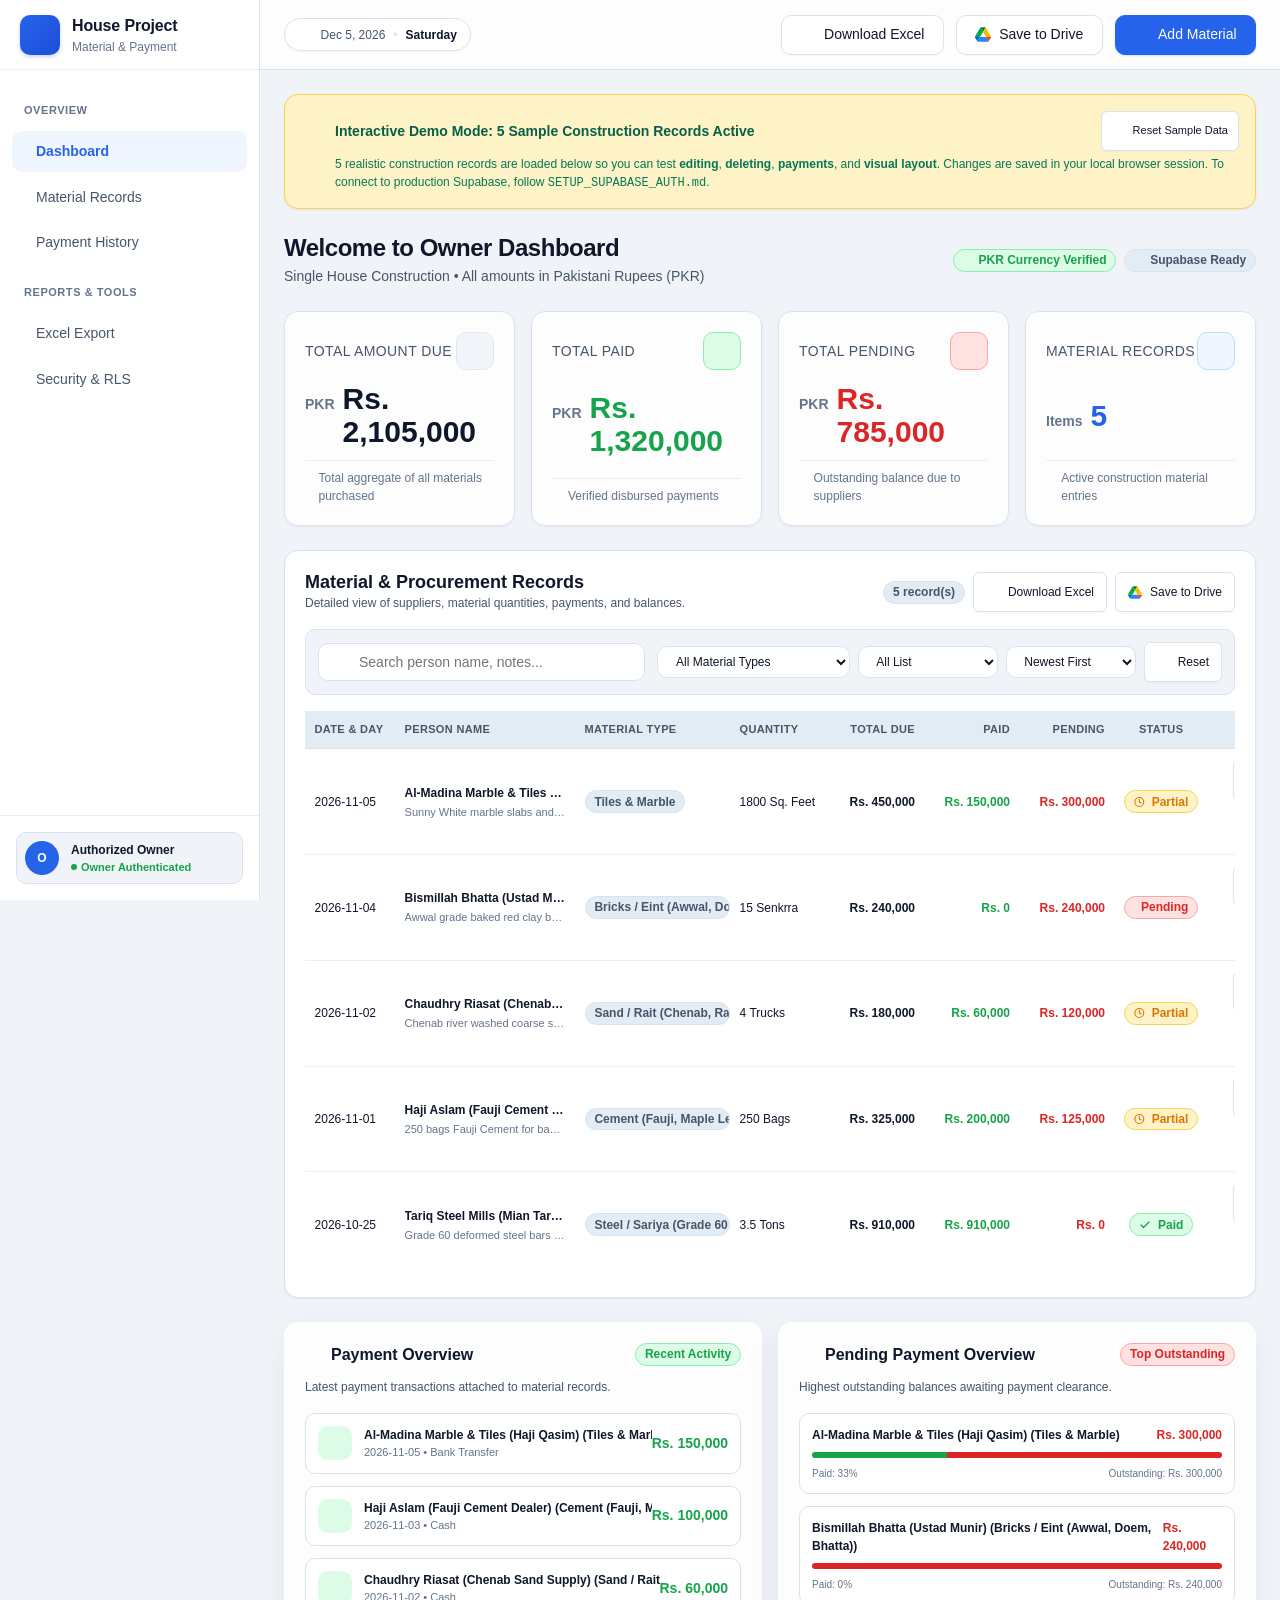
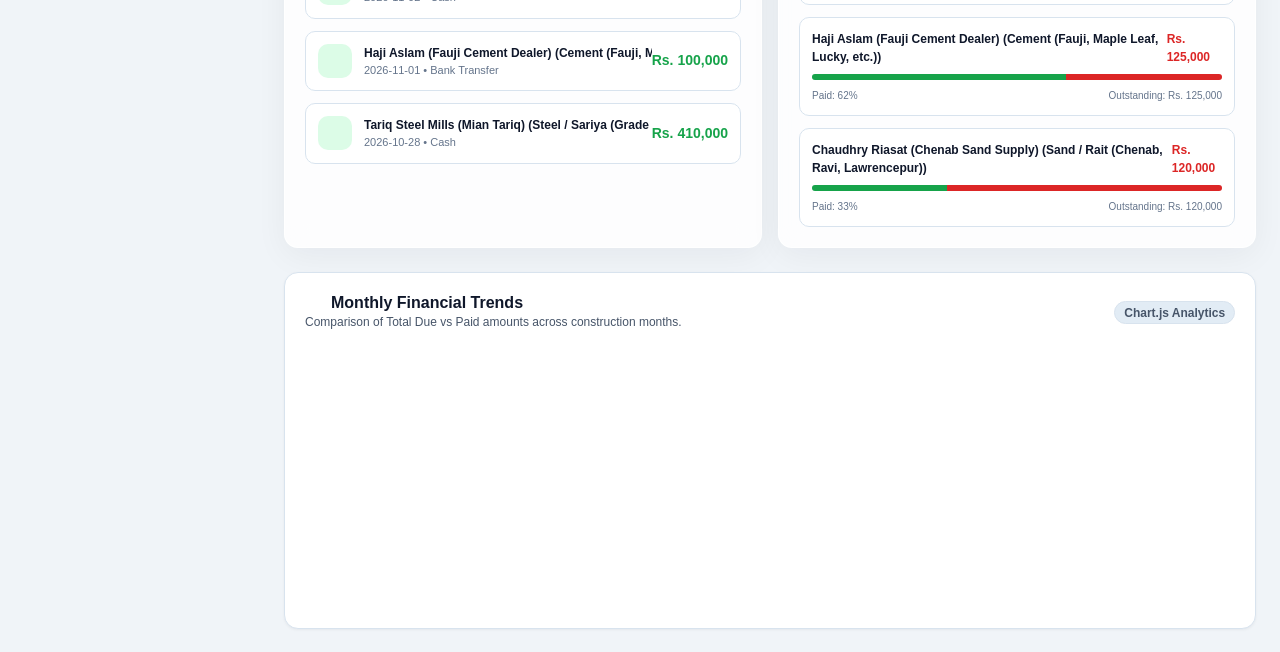
==== dashboard.html @ 6a2652e9 "feat(receipts): implement receipt photo upload, client-side canvas compression, Supabase Storage int" ====
<!doctype html>
<html lang="en">
  <head>
    <meta charset="UTF-8" />
    <meta name="viewport" content="width=device-width, initial-scale=1.0" />
    <title>Dashboard - Construction Material & Payment Management System</title>

    <meta
      name="description"
      content="Manage construction materials, suppliers, payments, and balances with strict financial accuracy."
    />

    <!-- Favicon -->
    <link rel="icon" type="image/svg+xml" href="assets/favicon.svg" />
    <link rel="alternate icon" href="assets/favicon.svg" />

    <!-- Lucide Icons CDN -->
    <script src="https://unpkg.com/lucide@latest"></script>

    <!-- Chart.js CDN -->
    <script src="https://cdn.jsdelivr.net/npm/chart.js"></script>

    <!-- SheetJS (xlsx) Official Library CDN -->
    <script src="https://cdn.jsdelivr.net/npm/xlsx@0.18.5/dist/xlsx.full.min.js"></script>

    <!-- Supabase Official JavaScript Client SDK -->
    <script src="https://cdn.jsdelivr.net/npm/@supabase/supabase-js@2"></script>

    <!-- Google Identity Services (GIS) Official Library for Google Drive Export -->
    <script src="https://accounts.google.com/gsi/client" async defer></script>

    <!-- Modular Stylesheets (Guaranteed compatibility with file:// and http://) -->
    <link rel="stylesheet" href="css/variables.css" />
    <link rel="stylesheet" href="css/base.css" />
    <link rel="stylesheet" href="css/components.css?v=2.7" />
    <link rel="stylesheet" href="css/layout.css" />
    <link rel="stylesheet" href="css/modals.css?v=2.7" />
    <link rel="stylesheet" href="css/responsive.css?v=2.7" />
    <link rel="stylesheet" href="css/style.css" />
  </head>
  <body>
    <!-- Backdrop for Mobile Sidebar Drawer -->
    <div id="sidebar-backdrop" class="sidebar-backdrop"></div>

    <div class="app-container">
      <!-- ====================================================================
         1. DESKTOP SIDEBAR NAVIGATION
         ==================================================================== -->
      <aside id="app-sidebar" class="sidebar">
        <!-- Sidebar Header -->
        <div class="sidebar-header">
          <div class="brand-icon">
            <i data-lucide="building"></i>
          </div>
          <div class="brand-text">
            <span class="brand-title">House Project</span>
            <span class="brand-subtitle">Material &amp; Payment</span>
          </div>
        </div>

        <!-- Navigation Links -->
        <nav class="sidebar-nav">
          <div class="nav-section-title">Overview</div>
          <a href="dashboard.html" class="nav-item active">
            <i data-lucide="layout-dashboard"></i>
            <span>Dashboard</span>
          </a>
          <a href="#materials-section" class="nav-item">
            <i data-lucide="package"></i>
            <span>Material Records</span>
          </a>
          <a href="#payments-section" class="nav-item">
            <i data-lucide="credit-card"></i>
            <span>Payment History</span>
          </a>

          <div class="nav-section-title">Reports &amp; Tools</div>
          <a href="#export-section" class="nav-item" id="nav-export-link">
            <i data-lucide="file-spreadsheet"></i>
            <span>Excel Export</span>
          </a>
          <a href="login.html" class="nav-item">
            <i data-lucide="shield"></i>
            <span>Security &amp; RLS</span>
          </a>
        </nav>

        <!-- Sidebar Footer (Owner Identity Status) -->
        <div class="sidebar-footer">
          <div class="owner-badge">
            <div class="owner-avatar" id="sidebar-owner-avatar">O</div>
            <div class="owner-info">
              <span class="owner-name" id="sidebar-owner-name"
                >Authorized Owner</span
              >
              <span class="owner-role">
                <span class="owner-status-dot"></span>
                <span id="sidebar-owner-email">Owner Authenticated</span>
              </span>
            </div>
            <button
              type="button"
              id="logout-btn"
              data-alias="btn-sidebar-logout"
              title="Sign out of system"
              class="btn-ghost"
              style="padding: 6px; border-radius: 6px; cursor: pointer"
              aria-label="Sign out"
            >
              <i data-lucide="log-out" style="width: 16px; height: 16px"></i>
            </button>
          </div>
        </div>
      </aside>

      <!-- ====================================================================
         2. MAIN WRAPPER (TOPBAR + CONTENT)
         ==================================================================== -->
      <div class="main-wrapper">
        <!-- Top Navigation Header -->
        <header class="top-header">
          <div class="header-left">
            <!-- Mobile Menu Drawer Toggle -->
            <button
              type="button"
              id="menu-toggle-btn"
              class="menu-toggle-btn"
              aria-label="Toggle navigation menu"
            >
              <i data-lucide="menu"></i>
            </button>

            <!-- Live Date & Day Badge (Pakistan / Local Date) -->
            <div class="header-date-badge">
              <i
                data-lucide="calendar"
                style="width: 14px; height: 14px; color: var(--color-primary)"
              ></i>
              <span id="header-live-date">--</span>
              <span style="color: var(--color-border)">&bull;</span>
              <strong id="header-live-day">--</strong>
            </div>
          </div>

          <div class="header-right">
            <!-- Excel Export Action: Local Download -->
            <button
              type="button"
              id="btn-export-excel"
              class="btn btn-secondary btn-export-action"
              title="Download Excel spreadsheet to your computer"
              aria-label="Download Excel"
            >
              <i data-lucide="download" style="width: 16px; height: 16px; color: var(--color-paid);"></i>
              <span class="btn-label-responsive">Download Excel</span>
            </button>

            <!-- Excel Export Action: Google Drive Direct Upload -->
            <button
              type="button"
              id="btn-export-gdrive"
              class="btn btn-secondary btn-export-action"
              title="Save Excel spreadsheet directly to your Google Drive"
              aria-label="Save to Google Drive"
            >
              <svg class="gdrive-logo-icon" viewBox="0 0 87.3 78" width="16" height="15" style="vertical-align: middle; flex-shrink: 0;" aria-hidden="true">
                <path d="m6.6 66.85 3.85 6.65c.8 1.4 1.95 2.5 3.3 3.3l13.75-23.8h-27.5c0 1.55.4 3.1 1.2 4.5z" fill="#0066da"/>
                <path d="m43.65 25-13.75-23.8c-1.35.8-2.5 1.9-3.3 3.3l-25.4 44c-.8 1.4-1.2 2.95-1.2 4.5h27.5z" fill="#00ac47"/>
                <path d="m73.55 76.8c1.35-.8 2.5-1.9 3.3-3.3l1.6-2.75 7.65-13.25c.8-1.4 1.2-2.95 1.2-4.5h-27.502l5.852 11.5z" fill="#ea4335"/>
                <path d="m43.65 25 13.75-23.8c-1.35-.8-2.9-1.2-4.5-1.2h-18.5c-1.6 0-3.15.45-4.5 1.2z" fill="#00832d"/>
                <path d="m59.8 53h-32.3l-13.75 23.8c1.35.8 2.9 1.2 4.5 1.2h50.8c1.6 0 3.15-.45 4.5-1.2z" fill="#2684fc"/>
                <path d="m73.4 26.5-12.7-22c-.8-1.4-1.95-2.5-3.3-3.3l-13.75 23.8 16.15 28h27.45c0-1.55-.4-3.1-1.2-4.5z" fill="#ffba00"/>
              </svg>
              <span class="btn-label-responsive">Save to Drive</span>
            </button>

            <!-- Primary Add Material Button -->
            <button
              type="button"
              id="btn-add-material-header"
              class="btn btn-primary"
              title="Record New Construction Material Entry"
              aria-label="Add Material"
            >
              <i data-lucide="plus" style="width: 16px; height: 16px;"></i>
              <span class="btn-label-responsive">Add Material</span>
            </button>
          </div>
        </header>

        <!-- Main Page Content Area -->
        <main class="page-content">
          <!-- Status & Configuration Banner Container -->
          <div id="dashboard-alert-banner"></div>

          <!-- Page Title & Quick Subtitle -->
          <div class="page-header">
            <div class="page-title-group">
              <h1 id="dashboard-heading">Welcome to Owner Dashboard</h1>
              <p>
                Single House Construction &bull; All amounts in Pakistani Rupees
                (PKR)
              </p>
            </div>
            <div class="page-actions">
              <span class="badge badge-paid">
                <i data-lucide="check" style="width: 12px; height: 12px"></i>
                PKR Currency Verified
              </span>
              <span class="badge badge-unit">
                <i data-lucide="database" style="width: 12px; height: 12px"></i>
                Supabase Ready
              </span>
            </div>
          </div>

          <!-- ==================================================================
             3. FINANCIAL SUMMARY METRIC CARDS (4 Summary Cards)
             ================================================================== -->
          <section class="metric-grid" aria-label="Financial Summary Cards">
            <!-- Card 1: Total Amount Due (Dark / Black) -->
            <div class="metric-card">
              <div class="metric-header">
                <span class="metric-title">Total Amount Due</span>
                <div class="metric-icon-badge metric-icon-total">
                  <i data-lucide="receipt"></i>
                </div>
              </div>
              <div class="metric-value-wrap">
                <span class="metric-currency">PKR</span>
                <span
                  class="metric-value metric-value-total"
                  id="metric-total-due"
                  >Rs. 0</span
                >
              </div>
              <div class="metric-footer">
                <i data-lucide="info" style="width: 12px; height: 12px"></i>
                <span>Total aggregate of all materials purchased</span>
              </div>
            </div>

            <!-- Card 2: Total Paid (Green) -->
            <div class="metric-card">
              <div class="metric-header">
                <span class="metric-title">Total Paid</span>
                <div class="metric-icon-badge metric-icon-paid">
                  <i data-lucide="check-circle-2"></i>
                </div>
              </div>
              <div class="metric-value-wrap">
                <span class="metric-currency">PKR</span>
                <span
                  class="metric-value metric-value-paid"
                  id="metric-total-paid"
                  >Rs. 0</span
                >
              </div>
              <div class="metric-footer">
                <i
                  data-lucide="arrow-down-left"
                  style="width: 12px; height: 12px; color: var(--color-paid)"
                ></i>
                <span>Verified disbursed payments</span>
              </div>
            </div>

            <!-- Card 3: Total Pending (Red) -->
            <div class="metric-card">
              <div class="metric-header">
                <span class="metric-title">Total Pending</span>
                <div class="metric-icon-badge metric-icon-pending">
                  <i data-lucide="clock"></i>
                </div>
              </div>
              <div class="metric-value-wrap">
                <span class="metric-currency">PKR</span>
                <span
                  class="metric-value metric-value-pending"
                  id="metric-total-pending"
                  >Rs. 0</span
                >
              </div>
              <div class="metric-footer">
                <i
                  data-lucide="alert-circle"
                  style="width: 12px; height: 12px; color: var(--color-pending)"
                ></i>
                <span>Outstanding balance due to suppliers</span>
              </div>
            </div>

            <!-- Card 4: Total Material Records (Blue) -->
            <div class="metric-card">
              <div class="metric-header">
                <span class="metric-title">Material Records</span>
                <div class="metric-icon-badge metric-icon-records">
                  <i data-lucide="package"></i>
                </div>
              </div>
              <div class="metric-value-wrap">
                <span class="metric-currency">Items</span>
                <span
                  class="metric-value metric-value-records"
                  id="metric-total-records"
                  >0</span
                >
              </div>
              <div class="metric-footer">
                <i
                  data-lucide="layers"
                  style="width: 12px; height: 12px; color: var(--color-primary)"
                ></i>
                <span>Active construction material entries</span>
              </div>
            </div>
          </section>

          <!-- ==================================================================
             4. MATERIAL RECORDS SECTION (TABLE + MOBILE CARDS)
             ================================================================== -->
          <section
            id="materials-section"
            class="card"
            style="margin-bottom: var(--space-6)"
          >
            <div
              class="flex items-center justify-between"
              style="
                margin-bottom: var(--space-4);
                flex-wrap: wrap;
                gap: var(--space-3);
              "
            >
              <div>
                <h2 style="font-size: var(--font-size-md)">
                  Material &amp; Procurement Records
                </h2>
                <p style="font-size: var(--font-size-xs)">
                  Detailed view of suppliers, material quantities, payments, and
                  balances.
                </p>
              </div>
              <div
                class="page-actions"
                style="display: flex; align-items: center; gap: var(--space-2)"
              >
                <span id="filtered-records-count" class="badge badge-unit"
                  >0 records</span
                >
                <button
                  type="button"
                  id="btn-export-excel-toolbar"
                  class="btn btn-secondary btn-sm btn-export-action"
                  title="Download all records as Excel to local storage"
                  aria-label="Download Excel"
                >
                  <i
                    data-lucide="download"
                    style="width: 14px; height: 14px; color: var(--color-paid)"
                  ></i>
                  <span class="btn-label-responsive">Download Excel</span>
                </button>
                <button
                  type="button"
                  id="btn-export-gdrive-toolbar"
                  class="btn btn-secondary btn-sm btn-export-action"
                  title="Save all records as Excel directly to your Google Drive"
                  aria-label="Save to Google Drive"
                >
                  <svg class="gdrive-logo-icon" viewBox="0 0 87.3 78" width="14" height="13" style="vertical-align: middle; flex-shrink: 0;" aria-hidden="true">
                    <path d="m6.6 66.85 3.85 6.65c.8 1.4 1.95 2.5 3.3 3.3l13.75-23.8h-27.5c0 1.55.4 3.1 1.2 4.5z" fill="#0066da"/>
                    <path d="m43.65 25-13.75-23.8c-1.35.8-2.5 1.9-3.3 3.3l-25.4 44c-.8 1.4-1.2 2.95-1.2 4.5h27.5z" fill="#00ac47"/>
                    <path d="m73.55 76.8c1.35-.8 2.5-1.9 3.3-3.3l1.6-2.75 7.65-13.25c.8-1.4 1.2-2.95 1.2-4.5h-27.502l5.852 11.5z" fill="#ea4335"/>
                    <path d="m43.65 25 13.75-23.8c-1.35-.8-2.9-1.2-4.5-1.2h-18.5c-1.6 0-3.15.45-4.5 1.2z" fill="#00832d"/>
                    <path d="m59.8 53h-32.3l-13.75 23.8c1.35.8 2.9 1.2 4.5 1.2h50.8c1.6 0 3.15-.45 4.5-1.2z" fill="#2684fc"/>
                    <path d="m73.4 26.5-12.7-22c-.8-1.4-1.95-2.5-3.3-3.3l-13.75 23.8 16.15 28h27.45c0-1.55-.4-3.1-1.2-4.5z" fill="#ffba00"/>
                  </svg>
                  <span class="btn-label-responsive">Save to Drive</span>
                </button>
              </div>
            </div>

            <!-- Filter, Search & Sort Toolbar -->
            <div
              class="materials-filter-toolbar"
              style="
                display: flex;
                align-items: center;
                justify-content: space-between;
                flex-wrap: wrap;
                gap: var(--space-3);
                margin-bottom: var(--space-4);
                background: var(--color-bg-primary);
                padding: var(--space-3);
                border-radius: var(--radius-md);
                border: 1px solid var(--color-border);
              "
            >
              <div
                class="flex items-center gap-2"
                style="flex: 1; min-width: 240px"
              >
                <div class="input-with-icon" style="width: 100%">
                  <i
                    data-lucide="search"
                    class="input-icon-left"
                    style="width: 16px; height: 16px"
                  ></i>
                  <input
                    type="text"
                    id="filter-search-input"
                    class="form-input"
                    placeholder="Search person name, notes..."
                    style="padding-top: 0.45rem; padding-bottom: 0.45rem"
                  />
                </div>
              </div>

              <div class="flex items-center gap-2" style="flex-wrap: wrap">
                <!-- Material Type Filter -->
                <div style="min-width: 160px">
                  <select
                    id="filter-material-type"
                    class="form-select"
                    style="
                      padding-top: 0.45rem;
                      padding-bottom: 0.45rem;
                      font-size: var(--font-size-xs);
                    "
                  >
                    <option value="">All Material Types</option>
                  </select>
                </div>

                <!-- Payment Status Filter -->
                <div style="min-width: 140px">
                  <select
                    id="statusFilter"
                    class="form-select"
                    title="Filter by payment status"
                    style="
                      padding-top: 0.45rem;
                      padding-bottom: 0.45rem;
                      font-size: var(--font-size-xs);
                    "
                  >
                    <option value="all" selected>All List</option>
                    <option value="paid">Paid</option>
                    <option value="pending">Pending / Partial</option>
                  </select>
                </div>

                <!-- Sort Order Dropdown (Newest vs Oldest) -->
                <div style="min-width: 130px">
                  <select
                    id="filter-sort"
                    class="form-select"
                    style="
                      padding-top: 0.45rem;
                      padding-bottom: 0.45rem;
                      font-size: var(--font-size-xs);
                    "
                  >
                    <option value="newest">Newest First</option>
                    <option value="oldest">Oldest First</option>
                  </select>
                </div>

                <!-- Reset Filters -->
                <button
                  type="button"
                  id="btn-reset-filters"
                  class="btn btn-secondary btn-sm"
                  title="Reset all filters"
                >
                  <i
                    data-lucide="rotate-ccw"
                    style="width: 13px; height: 13px"
                  ></i>
                  Reset
                </button>
              </div>
            </div>

            <!-- Desktop / Tablet Data Table Container -->
            <div class="desktop-table-container table-responsive">
              <table class="data-table" id="materials-data-table">
                <thead>
                  <tr>
                    <th class="col-date">Date &amp; Day</th>
                    <th class="col-person">Person Name</th>
                    <th class="col-material">Material Type</th>
                    <th class="col-quantity">Quantity</th>
                    <th class="col-due text-right">Total Due</th>
                    <th class="col-paid text-right">Paid</th>
                    <th class="col-pending text-right">Pending</th>
                    <th class="col-status text-center">Status</th>
                    <th class="col-actions text-right">Actions</th>
                  </tr>
                </thead>
                <tbody id="materials-table-body">
                  <!-- Dynamically populated or empty state -->
                </tbody>
              </table>
            </div>

            <!-- Mobile Responsive Cards View (Shown on screens < 768px) -->
            <div class="mobile-cards-view" id="materials-mobile-cards">
              <!-- Dynamically populated or empty state -->
            </div>

            <!-- Empty State Container (Displayed when records = 0) -->
            <div id="materials-empty-state" class="empty-state">
              <div class="empty-state-icon">
                <i
                  data-lucide="package-open"
                  style="width: 28px; height: 28px"
                ></i>
              </div>
              <h3 class="empty-state-title">No Material Records Yet</h3>
              <p class="empty-state-desc">
                Your house construction ledger is currently empty. Click the
                button below to add your first material record.
              </p>
              <button
                type="button"
                id="btn-add-material-empty"
                class="btn btn-primary"
              >
                <i data-lucide="plus"></i>
                <span>Add First Material Record</span>
              </button>
            </div>
          </section>

          <!-- ==================================================================
             5. OVERVIEW PANELS (PAYMENTS & PENDING BREAKDOWN)
             ================================================================== -->
          <div
            class="grid"
            style="
              display: grid;
              grid-template-columns: repeat(auto-fit, minmax(320px, 1fr));
              gap: var(--space-4);
            "
            id="payments-section"
          >
            <!-- Recent Payments Panel -->
            <div class="card-glass">
              <div
                class="flex items-center justify-between"
                style="margin-bottom: var(--space-3)"
              >
                <h3
                  style="
                    font-size: var(--font-size-base);
                    display: flex;
                    align-items: center;
                    gap: var(--space-2);
                  "
                >
                  <i
                    data-lucide="arrow-down-circle"
                    style="color: var(--color-paid); width: 18px; height: 18px"
                  ></i>
                  Payment Overview
                </h3>
                <span class="badge badge-paid">Recent Activity</span>
              </div>
              <p
                style="
                  font-size: var(--font-size-xs);
                  margin-bottom: var(--space-4);
                "
              >
                Latest payment transactions attached to material records.
              </p>
              <div id="recent-payments-container">
                <div
                  class="empty-state"
                  style="padding: var(--space-6) var(--space-2)"
                >
                  <i
                    data-lucide="receipt"
                    style="
                      width: 24px;
                      height: 24px;
                      color: var(--color-text-dim);
                      margin-bottom: var(--space-2);
                    "
                  ></i>
                  <span
                    style="
                      font-size: var(--font-size-xs);
                      color: var(--color-text-muted);
                    "
                    >No payment transactions recorded yet.</span
                  >
                </div>
              </div>
            </div>

            <!-- Pending Balances Panel -->
            <div class="card-glass">
              <div
                class="flex items-center justify-between"
                style="margin-bottom: var(--space-3)"
              >
                <h3
                  style="
                    font-size: var(--font-size-base);
                    display: flex;
                    align-items: center;
                    gap: var(--space-2);
                  "
                >
                  <i
                    data-lucide="alert-circle"
                    style="
                      color: var(--color-pending);
                      width: 18px;
                      height: 18px;
                    "
                  ></i>
                  Pending Payment Overview
                </h3>
                <span class="badge badge-pending">Top Outstanding</span>
              </div>
              <p
                style="
                  font-size: var(--font-size-xs);
                  margin-bottom: var(--space-4);
                "
              >
                Highest outstanding balances awaiting payment clearance.
              </p>
              <div id="pending-payments-container">
                <div
                  class="empty-state"
                  style="padding: var(--space-6) var(--space-2)"
                >
                  <i
                    data-lucide="wallet"
                    style="
                      width: 24px;
                      height: 24px;
                      color: var(--color-text-dim);
                      margin-bottom: var(--space-2);
                    "
                  ></i>
                  <span
                    style="
                      font-size: var(--font-size-xs);
                      color: var(--color-text-muted);
                    "
                    >No pending balances at this time.</span
                  >
                </div>
              </div>
            </div>
          </div>

          <!-- Monthly Expenditure Analytics Chart Card -->
          <div class="card" style="margin-top: var(--space-6)">
            <div
              class="flex items-center justify-between"
              style="
                margin-bottom: var(--space-4);
                flex-wrap: wrap;
                gap: var(--space-2);
              "
            >
              <div>
                <h3
                  style="
                    font-size: var(--font-size-base);
                    display: flex;
                    align-items: center;
                    gap: var(--space-2);
                  "
                >
                  <i
                    data-lucide="bar-chart-3"
                    style="
                      color: var(--color-primary);
                      width: 18px;
                      height: 18px;
                    "
                  ></i>
                  Monthly Financial Trends
                </h3>
                <p style="font-size: var(--font-size-xs)">
                  Comparison of Total Due vs Paid amounts across construction
                  months.
                </p>
              </div>
              <span class="badge badge-unit">Chart.js Analytics</span>
            </div>
            <div style="position: relative; height: 260px; width: 100%">
              <canvas id="monthly-chart-canvas"></canvas>
            </div>
          </div>
        </main>
      </div>
    </div>

    <!-- ====================================================================
       6. MOBILE BOTTOM NAVIGATION (Quick touch access on phones)
       ==================================================================== -->
    <nav class="mobile-bottom-nav">
      <a href="dashboard.html" class="mobile-nav-link active">
        <i data-lucide="layout-dashboard" style="width: 20px; height: 20px"></i>
        <span>Dashboard</span>
      </a>
      <a href="#materials-section" class="mobile-nav-link">
        <i data-lucide="package" style="width: 20px; height: 20px"></i>
        <span>Materials</span>
      </a>
      <a href="#payments-section" class="mobile-nav-link">
        <i data-lucide="credit-card" style="width: 20px; height: 20px"></i>
        <span>Payments</span>
      </a>
      <a href="login.html" class="mobile-nav-link">
        <i data-lucide="shield" style="width: 20px; height: 20px"></i>
        <span>Security</span>
      </a>
    </nav>

    <!-- ====================================================================
       7. MODALS & CONFIRMATION DIALOGS
       ==================================================================== -->

    <!-- A. Add / Edit Material Record Modal -->
    <div
      id="modal-material-form"
      class="modal-overlay"
      role="dialog"
      aria-modal="true"
      aria-labelledby="material-form-title"
    >
      <div class="modal-container">
        <div class="modal-header">
          <div class="modal-title-group">
            <div class="modal-title-icon icon-primary">
              <i data-lucide="package-plus"></i>
            </div>
            <div>
              <h2 class="modal-title" id="material-form-title">
                Add Material Record
              </h2>
              <p class="modal-subtitle">
                Record construction material procurement details
              </p>
            </div>
          </div>
          <button
            type="button"
            class="modal-close-btn"
            data-close-modal="modal-material-form"
            aria-label="Close dialog"
          >
            <i data-lucide="x"></i>
          </button>
        </div>

        <form id="material-record-form" class="modal-form">
          <div class="modal-body">
            <!-- Field 1: Person Name -->
            <div class="form-group">
              <label for="material-person" class="form-label"
                >Person Name (Supplier / Driver / Contractor)</label
              >
              <input
                type="text"
                id="material-person"
                class="form-input"
                placeholder="Enter Owner Name"
                autocomplete="off"
              />
              <span class="form-helper"
                >Name of supplier, seller, or delivery person</span
              >
            </div>

            <!-- Field 2: Material Type (Editable with Dropdown Options) -->
            <div class="form-group">
              <label for="material-type" class="form-label">Material Type</label>
              <input
                type="text"
                id="material-type"
                list="material-type-options"
                class="form-input"
                placeholder="Select or type material (e.g. Cement, Steel, Sand...)"
                autocomplete="off"
              />
              <datalist id="material-type-options">
                <option value="Cement (Fauji, Maple Leaf, Lucky, etc.)"></option>
                <option value="Steel / Sariya (Grade 60 / Grade 40)"></option>
                <option value="Sand / Rait (Chenab, Ravi, Lawrencepur)"></option>
                <option value="Bricks / Eint (Awwal, Doem, Bhatta)"></option>
                <option value="Gravel / Bajri (Margalla, Dina, Sargodha)"></option>
                <option value="Tiles & Marble"></option>
                <option value="Sanitary & Plumbing"></option>
                <option value="Electrical Conduit & Wiring"></option>
                <option value="Wood & Carpentry"></option>
                <option value="Paint & Finish"></option>
                <option value="Labor & Masonry"></option>
                <option value="Other Material"></option>
              </datalist>
              <span class="form-helper">Choose from the dropdown list or type any custom material name</span>
            </div>

            <!-- Fields 3, 4: Material Quantity & Quantity Unit (Editable with Dropdown) -->
            <div class="form-grid-2">
              <div class="form-group">
                <label for="material-quantity" class="form-label">Material Quantity</label>
                <input
                  type="number"
                  step="any"
                  min="0"
                  id="material-quantity"
                  class="form-input"
                  placeholder="e.g. 50, 1000, 2.5"
                />
              </div>

              <div class="form-group">
                <label for="material-unit-select" class="form-label">Quantity Unit</label>
                <input
                  type="text"
                  id="material-unit-select"
                  list="material-unit-options"
                  class="form-input"
                  placeholder="Select or type unit (e.g. Bags, Tons...)"
                  autocomplete="off"
                />
                <datalist id="material-unit-options">
                  <option value="Bags"></option>
                  <option value="Tons"></option>
                  <option value="Senkrra"></option>
                  <option value="Bricks"></option>
                  <option value="Sariya"></option>
                  <option value="Trucks"></option>
                  <option value="Feet"></option>
                  <option value="Liters"></option>
                  <option value="Bundles"></option>
                  <option value="Meters"></option>
                  <option value="Other"></option>
                </datalist>
                <span class="form-helper">Choose from list or type custom unit directly</span>
              </div>
            </div>

            <!-- Legacy container kept hidden for backward compatibility -->
            <div class="form-group hidden" id="custom-unit-group">
              <input type="hidden" id="material-custom-unit" />
            </div>

            <!-- Financials: Total Amount Due & Paid Amount Input Fields -->
            <div class="form-grid-2">
              <div class="form-group">
                <label for="material-total-amount" class="form-label">Total Amount Due (PKR)</label>
                <div class="input-group">
                  <span class="input-group-addon">PKR</span>
                  <input
                    type="number"
                    step="0.01"
                    min="0"
                    id="material-total-amount"
                    class="form-input tabular-nums text-total-due"
                    placeholder="0.00"
                  />
                </div>
                <span class="form-helper">Agreed or contract total amount</span>
              </div>

              <div class="form-group">
                <label for="material-paid-amount" class="form-label">Paid Amount (PKR)</label>
                <div class="input-group">
                  <span class="input-group-addon" style="color: var(--color-paid);">PKR</span>
                  <input
                    type="number"
                    step="0.01"
                    min="0"
                    id="material-paid-amount"
                    class="form-input tabular-nums text-paid"
                    placeholder="0.00"
                  />
                </div>
                <span class="form-helper">Amount paid immediately</span>
              </div>
            </div>

            <!-- Automatically Calculated Pending Balance Display -->
            <div class="form-group">
              <label for="material-pending-amount" class="form-label">Pending Balance (PKR)</label>
              <div class="input-group">
                <span class="input-group-addon" style="color: var(--color-pending);">PKR</span>
                <input
                  type="text"
                  id="material-pending-amount"
                  class="form-input tabular-nums text-pending"
                  readonly
                  placeholder="0.00"
                  style="font-weight: var(--font-weight-bold); background-color: var(--color-bg-primary); border-color: var(--color-pending-border);"
                />
              </div>
              <span class="form-helper" id="material-pending-helper">Automatically calculated (Total Amount Due − Paid Amount)</span>
            </div>

            <!-- Fields 7, 8: Purchase Date (Defaults to today) & Day (Auto-derived) -->
            <div class="form-grid-2">
              <div class="form-group">
                <label for="material-date" class="form-label"
                  >Purchase Date</label
                >
                <input type="date" id="material-date" class="form-input" />
              </div>

              <div class="form-group">
                <label for="material-day" class="form-label">Day</label>
                <input
                  type="text"
                  id="material-day"
                  class="form-input"
                  readonly
                  placeholder="Auto-generated day"
                />
              </div>
            </div>

            <!-- Field 9: Optional Notes -->
            <div class="form-group">
              <label for="material-notes" class="form-label"
                >Optional Notes</label
              >
              <textarea
                id="material-notes"
                class="form-textarea"
                rows="2"
                placeholder="e.g. Invoice #4812, Truck plate LES-892, Driver contact Haji Aslam 0300-1234567"
              ></textarea>
              <span class="form-helper"
                >Additional remarks, invoices, or delivery notes
                (optional)</span
              >
            </div>

            <!-- Field 10: Receipt Photo Upload (Optional) -->
            <div class="form-group" style="margin-top: var(--space-3);">
              <label for="receiptFileInput" class="form-label" style="display: flex; align-items: center; justify-content: space-between;">
                <span>Receipt / Invoice Photo <span style="font-weight: normal; color: var(--color-text-dim); text-transform: none;">(Optional)</span></span>
              </label>

              <div class="receipt-upload-box" style="display: flex; flex-direction: column; gap: var(--space-2);">
                <!-- Hidden file input matching exact requested ID, accept, and capture -->
                <input
                  type="file"
                  id="receiptFileInput"
                  accept="image/*"
                  capture="environment"
                  style="display: none;"
                />

                <div id="receipt-upload-trigger-container" style="display: flex; align-items: center; gap: var(--space-3); flex-wrap: wrap;">
                  <button
                    type="button"
                    id="btn-choose-receipt"
                    class="btn btn-secondary btn-sm"
                    style="display: inline-flex; align-items: center; gap: var(--space-2);"
                  >
                    <svg xmlns="http://www.w3.org/2000/svg" width="15" height="15" viewBox="0 0 24 24" fill="none" stroke="currentColor" stroke-width="2" stroke-linecap="round" stroke-linejoin="round"><path d="M14.5 4h-5L7 7H4a2 2 0 0 0-2 2v9a2 2 0 0 0 2 2h16a2 2 0 0 0 2-2V9a2 2 0 0 0-2-2h-3l-2.5-3z"/><circle cx="12" cy="13" r="3"/></svg>
                    <span>Upload Receipt / Photo</span>
                  </button>
                  <span id="receipt-upload-hint" style="font-size: var(--font-size-xs); color: var(--color-text-dim);">
                    Optional: Attach 1 bill or receipt photo (auto-compressed)
                  </span>
                </div>

                <!-- Preview container -->
                <div
                  id="receipt-preview-container"
                  class="receipt-preview-container"
                  style="display: none; align-items: center; gap: var(--space-3); padding: var(--space-2); background: var(--color-bg-primary); border: 1px solid var(--color-border); border-radius: var(--radius-md); width: fit-content; max-width: 100%; margin-top: 4px;"
                >
                  <div style="position: relative; width: 68px; height: 68px; border-radius: var(--radius-md); overflow: hidden; border: 1px solid var(--color-border); background: #1e293b; flex-shrink: 0;">
                    <img
                      id="receipt-preview-img"
                      src=""
                      alt="Selected Receipt"
                      style="width: 100%; height: 100%; object-fit: cover; display: block;"
                    />
                  </div>
                  <div style="display: flex; flex-direction: column; gap: 3px; min-width: 0;">
                    <span id="receipt-file-name" style="font-size: var(--font-size-xs); font-weight: var(--font-weight-medium); color: var(--color-text-main); max-width: 220px; overflow: hidden; text-overflow: ellipsis; white-space: nowrap;">Receipt Selected</span>
                    <span id="receipt-file-size" style="font-size: 11px; color: var(--color-text-dim);">Ready for compression</span>
                    <button
                      type="button"
                      id="btn-remove-receipt"
                      class="btn btn-ghost btn-sm"
                      style="color: var(--color-pending); font-size: 11px; padding: 2px 6px; width: fit-content; margin-top: 2px; display: inline-flex; align-items: center; gap: 4px;"
                    >
                      <svg xmlns="http://www.w3.org/2000/svg" width="12" height="12" viewBox="0 0 24 24" fill="none" stroke="currentColor" stroke-width="2" stroke-linecap="round" stroke-linejoin="round"><path d="M3 6h18"/><path d="M19 6v14c0 1-1 2-2 2H7c-1 0-2-1-2-2V6"/><path d="M8 6V4c0-1 1-2 2-2h4c1 0 2 1 2 2v2"/></svg>
                      Delete / Remove
                    </button>
                  </div>
                </div>
              </div>
            </div>
          </div>

          <div class="modal-footer" style="display: flex; align-items: center; justify-content: space-between;">
            <button
              type="button"
              id="btn-delete-material-record"
              class="btn btn-ghost text-pending hidden"
              style="font-size: var(--font-size-xs); padding: var(--space-2) var(--space-3);"
            >
              <i data-lucide="trash-2" style="width: 14px; height: 14px;"></i>
              <span>Delete Record</span>
            </button>
            <div style="display: flex; gap: var(--space-2); margin-left: auto;">
              <button
                type="button"
                class="btn btn-secondary"
                data-close-modal="modal-material-form"
              >
                Cancel
              </button>
              <button
                type="submit"
                id="btn-submit-material-form"
                class="btn btn-primary"
                style="min-width: 170px"
              >
                <i data-lucide="check" style="width: 15px; height: 15px"></i>
                <span id="btn-submit-material-text">Save Material Record</span>
                <div
                  id="btn-submit-material-spinner"
                  class="spinner"
                  style="
                    display: none;
                    width: 16px;
                    height: 16px;
                    border-width: 2px;
                  "
                ></div>
              </button>
            </div>
          </div>
        </form>
      </div>
    </div>

    <!-- B. Strong Confirmation Modal: EDIT RECORD -->
    <div
      id="modal-confirm-edit"
      class="modal-overlay"
      role="dialog"
      aria-modal="true"
      aria-labelledby="confirm-edit-title"
    >
      <div class="modal-container modal-container-sm">
        <div class="modal-header">
          <div class="modal-title-group">
            <div class="modal-title-icon icon-primary">
              <i data-lucide="edit-3"></i>
            </div>
            <div>
              <h2 class="modal-title" id="confirm-edit-title">
                Confirm Record Changes
              </h2>
              <p class="modal-subtitle">
                Review changes before saving to database
              </p>
            </div>
          </div>
          <button
            type="button"
            class="modal-close-btn"
            data-close-modal="modal-confirm-edit"
            aria-label="Close dialog"
          >
            <i data-lucide="x"></i>
          </button>
        </div>

        <div class="modal-body">
          <p
            style="
              color: var(--color-text-main);
              font-size: var(--font-size-sm);
              margin-bottom: var(--space-3);
              line-height: 1.5;
            "
          >
            You are about to update this construction material record. Please
            review your changes carefully. The updated information will replace
            the existing record details.
          </p>

          <div class="confirm-callout">
            <div class="confirm-item">
              <span class="confirm-label">Person Name:</span>
              <span class="confirm-val" id="confirm-edit-person">--</span>
            </div>
            <div class="confirm-item">
              <span class="confirm-label">Material Type:</span>
              <span class="confirm-val" id="confirm-edit-material">--</span>
            </div>
            <div class="confirm-item">
              <span class="confirm-label">Quantity &amp; Unit:</span>
              <span class="confirm-val" id="confirm-edit-quantity">--</span>
            </div>
            <div class="confirm-item">
              <span class="confirm-label">Total Amount Due:</span>
              <span class="confirm-val text-total-due" id="confirm-edit-total"
                >--</span
              >
            </div>
            <div class="confirm-item">
              <span class="confirm-label">Paid Amount:</span>
              <span class="confirm-val text-paid" id="confirm-edit-paid">--</span>
            </div>
            <div class="confirm-item">
              <span class="confirm-label">Pending Balance:</span>
              <span class="confirm-val text-pending" id="confirm-edit-pending">--</span>
            </div>
            <div class="confirm-item">
              <span class="confirm-label">Purchase Date:</span>
              <span class="confirm-val" id="confirm-edit-date">--</span>
            </div>
            <div class="confirm-item hidden" id="confirm-edit-notes-item">
              <span class="confirm-label">Notes:</span>
              <span
                class="confirm-val"
                id="confirm-edit-notes"
                style="font-size: 11px; max-width: 200px; text-align: right"
                >--</span
              >
            </div>
          </div>

          <div
            style="
              margin-top: var(--space-3);
              font-size: 11px;
              color: var(--color-text-dim);
              display: flex;
              align-items: center;
              gap: 4px;
            "
          >
            <i
              data-lucide="info"
              style="width: 13px; height: 13px; color: var(--color-primary)"
            ></i>
            <span
              >Paid and Pending amounts remain automatically calculated.</span
            >
          </div>
        </div>

        <div class="modal-footer">
          <button
            type="button"
            class="btn btn-secondary"
            data-close-modal="modal-confirm-edit"
          >
            Cancel
          </button>
          <button
            type="button"
            id="btn-confirm-save-edit"
            class="btn btn-primary"
          >
            <span id="btn-confirm-save-edit-text"
              >Confirm &amp; Save Changes</span
            >
            <div
              id="btn-confirm-save-edit-spinner"
              class="spinner"
              style="
                display: none;
                width: 16px;
                height: 16px;
                border-width: 2px;
              "
            ></div>
          </button>
        </div>
      </div>
    </div>

    <!-- C. Strong Confirmation Modal: DELETE RECORD -->
    <div
      id="modal-confirm-delete"
      class="modal-overlay"
      role="dialog"
      aria-modal="true"
      aria-labelledby="confirm-delete-title"
    >
      <div class="modal-container modal-container-sm">
        <div class="modal-header">
          <div class="modal-title-group">
            <div class="modal-title-icon icon-danger">
              <i data-lucide="alert-triangle"></i>
            </div>
            <div>
              <h2 class="modal-title" id="confirm-delete-title">
                Delete Material Record?
              </h2>
              <p class="modal-subtitle">
                Permanent action &bull; Cannot be undone
              </p>
            </div>
          </div>
          <button
            type="button"
            class="modal-close-btn"
            data-close-modal="modal-confirm-delete"
            aria-label="Close dialog"
          >
            <i data-lucide="x"></i>
          </button>
        </div>

        <div class="modal-body">
          <p
            style="
              color: var(--color-pending-hover);
              font-size: var(--font-size-sm);
              margin-bottom: var(--space-3);
              font-weight: var(--font-weight-medium);
              line-height: 1.5;
            "
          >
            Warning: You are about to delete this material record. Associated
            payment history may also be affected. This action cannot be undone.
          </p>

          <!-- Record Summary Box -->
          <div
            class="confirm-callout"
            style="
              border-left: 3px solid var(--color-pending);
              margin-bottom: var(--space-3);
            "
          >
            <div class="confirm-item">
              <span class="confirm-label">Person Name:</span>
              <span class="confirm-val" id="confirm-delete-person">--</span>
            </div>
            <div class="confirm-item">
              <span class="confirm-label">Material &amp; Quantity:</span>
              <span class="confirm-val" id="confirm-delete-material">--</span>
            </div>
            <div class="confirm-item">
              <span class="confirm-label">Total Amount Due:</span>
              <span class="confirm-val text-total-due" id="confirm-delete-total"
                >--</span
              >
            </div>
            <div class="confirm-item">
              <span class="confirm-label">Paid Amount:</span>
              <span class="confirm-val text-paid" id="confirm-delete-paid"
                >--</span
              >
            </div>
            <div class="confirm-item">
              <span class="confirm-label">Pending Balance:</span>
              <span class="confirm-val text-pending" id="confirm-delete-pending"
                >--</span
              >
            </div>
          </div>

          <!-- Payment Impact Warning Callout (shown if payments > 0) -->
          <div
            id="confirm-delete-payments-box"
            class="hidden"
            style="
              background: var(--color-pending-subtle);
              border: 1px solid var(--color-pending-border);
              border-radius: var(--radius-md);
              padding: var(--space-3);
              margin-top: var(--space-3);
            "
          >
            <div
              style="
                font-size: var(--font-size-xs);
                color: #991b1b;
                font-weight: var(--font-weight-semibold);
                margin-bottom: var(--space-2);
                display: flex;
                align-items: center;
                gap: 4px;
              "
            >
              <i
                data-lucide="alert-circle"
                style="width: 14px; height: 14px; flex-shrink: 0"
              ></i>
              <span id="confirm-delete-payments-text"
                >Existing payments detected.</span
              >
            </div>
            <p
              style="
                font-size: 11px;
                color: #7f1d1d;
                margin-bottom: var(--space-2);
                line-height: 1.4;
              "
            >
              Because database integrity prevents leaving orphaned payments,
              deleting this record requires explicit confirmation to permanently
              remove all associated payment transactions.
            </p>
            <label
              style="
                display: flex;
                align-items: flex-start;
                gap: var(--space-2);
                font-size: var(--font-size-xs);
                color: var(--color-text-main);
                cursor: pointer;
              "
            >
              <input
                type="checkbox"
                id="confirm-delete-payments-checkbox"
                style="margin-top: 2px"
              />
              <span
                >I confirm that I want to delete this material record and purge
                all associated payments.</span
              >
            </label>
          </div>
        </div>

        <div class="modal-footer">
          <button
            type="button"
            class="btn btn-secondary"
            data-close-modal="modal-confirm-delete"
          >
            Cancel
          </button>
          <button type="button" id="btn-confirm-delete" class="btn btn-danger">
            <i data-lucide="trash-2"></i>
            <span id="btn-confirm-delete-text">Yes, Delete Record</span>
            <div
              id="btn-confirm-delete-spinner"
              class="spinner"
              style="
                display: none;
                width: 16px;
                height: 16px;
                border-width: 2px;
                border-color: rgba(255, 255, 255, 0.4);
                border-top-color: #fff;
              "
            ></div>
          </button>
        </div>
      </div>
    </div>

    <!-- D. Add / Edit Payment Modal -->
    <div
      id="modal-payment-form"
      class="modal-overlay"
      role="dialog"
      aria-modal="true"
      aria-labelledby="payment-form-title"
    >
      <div class="modal-container">
        <div class="modal-header">
          <div class="modal-title-group">
            <div
              class="modal-title-icon icon-primary"
              style="
                background-color: var(--color-paid-subtle);
                color: var(--color-paid);
                border-color: var(--color-paid-border);
              "
            >
              <i data-lucide="banknote"></i>
            </div>
            <div>
              <h2 class="modal-title" id="payment-form-title">
                Record Payment
              </h2>
              <p class="modal-subtitle">
                Attach a payment transaction to this material record
              </p>
            </div>
          </div>
          <button
            type="button"
            class="modal-close-btn"
            data-close-modal="modal-payment-form"
            aria-label="Close dialog"
          >
            <i data-lucide="x"></i>
          </button>
        </div>

        <form id="payment-record-form" class="modal-form">
          <div class="modal-body">
            <!-- Parent Material Context Summary -->
            <div class="payment-context-card">
              <div class="payment-context-header">
                <span class="payment-context-title" id="payment-parent-name"
                  >Supplier / Material</span
                >
                <span class="badge badge-unit" id="payment-parent-material"
                  >Material</span
                >
              </div>
              <div class="payment-context-grid">
                <div class="payment-context-item">
                  <span class="payment-context-label">Total Due</span>
                  <span
                    class="payment-context-value text-total-due"
                    id="payment-parent-due"
                    >Rs. 0</span
                  >
                </div>
                <div class="payment-context-item">
                  <span class="payment-context-label">Already Paid</span>
                  <span
                    class="payment-context-value text-paid"
                    id="payment-parent-paid"
                    >Rs. 0</span
                  >
                </div>
                <div class="payment-context-item">
                  <span class="payment-context-label">Outstanding</span>
                  <span
                    class="payment-context-value text-pending"
                    id="payment-parent-pending"
                    >Rs. 0</span
                  >
                </div>
              </div>
            </div>

            <!-- Field 1: Payment Amount (PKR) (Required) -->
            <div class="form-group">
              <label for="payment-amount" class="form-label"
                >Payment Amount (PKR) <span class="required">*</span></label
              >
              <div class="input-group">
                <span class="input-group-addon">PKR</span>
                <input
                  type="number"
                  step="0.01"
                  min="0.01"
                  id="payment-amount"
                  class="form-input tabular-nums"
                  placeholder="0.00"
                  required
                />
              </div>
              <span class="form-helper" id="payment-amount-helper"
                >Must be greater than zero and cannot exceed outstanding
                balance.</span
              >
            </div>

            <!-- Field 2: Payment Date (Defaults to Today) -->
            <div class="form-group">
              <label for="payment-date" class="form-label"
                >Payment Date <span class="required">*</span></label
              >
              <input
                type="date"
                id="payment-date"
                class="form-input"
                required
              />
              <span class="form-helper">Date when payment was made</span>
            </div>

            <!-- Field 3: Payment Method -->
            <div class="form-group">
              <label for="payment-method" class="form-label"
                >Payment Method</label
              >
              <select id="payment-method" class="form-select">
                <option value="Cash">Cash</option>
                <option value="Bank Transfer">Bank Transfer</option>
                <option value="Cheque">Cheque</option>
                <option value="Online / Raast">Online / Raast</option>
                <option value="Other">Other</option>
              </select>
              <span class="form-helper">Method used to disburse funds</span>
            </div>

            <!-- Field 4: Notes (Optional) -->
            <div class="form-group">
              <label for="payment-notes" class="form-label"
                >Payment Notes (Optional)</label
              >
              <textarea
                id="payment-notes"
                class="form-textarea"
                rows="2"
                placeholder="e.g. Bank slip #98231, HBL transfer, received by Aslam personally"
              ></textarea>
              <span class="form-helper"
                >Reference number, receipt ID, or transaction details</span
              >
            </div>
          </div>

          <div class="modal-footer">
            <button
              type="button"
              class="btn btn-secondary"
              data-close-modal="modal-payment-form"
            >
              Cancel
            </button>
            <button
              type="submit"
              id="btn-submit-payment-form"
              class="btn btn-primary"
            >
              <i data-lucide="check" style="width: 15px; height: 15px"></i>
              <span id="btn-submit-payment-text">Save Payment</span>
              <div
                id="btn-submit-payment-spinner"
                class="spinner"
                style="
                  display: none;
                  width: 16px;
                  height: 16px;
                  border-width: 2px;
                "
              ></div>
            </button>
          </div>
        </form>
      </div>
    </div>

    <!-- E. Payment History Modal -->
    <div
      id="modal-payment-history"
      class="modal-overlay"
      role="dialog"
      aria-modal="true"
      aria-labelledby="payment-history-title"
    >
      <div class="modal-container modal-container-lg">
        <div class="modal-header">
          <div class="modal-title-group">
            <div class="modal-title-icon icon-primary">
              <i data-lucide="receipt"></i>
            </div>
            <div>
              <h2 class="modal-title" id="payment-history-title">
                Payment History
              </h2>
              <p class="modal-subtitle">
                All disbursement transactions for this material record
              </p>
            </div>
          </div>
          <button
            type="button"
            class="modal-close-btn"
            data-close-modal="modal-payment-history"
            aria-label="Close dialog"
          >
            <i data-lucide="x"></i>
          </button>
        </div>

        <div class="modal-body">
          <!-- Parent Record Summary Bar & Quick Add Button -->
          <div
            class="payment-context-card"
            style="margin-bottom: var(--space-3)"
          >
            <div class="payment-context-header">
              <div class="payment-context-title-group">
                <span class="payment-context-title" id="history-parent-name"
                  >--</span
                >
                <span
                  class="badge badge-unit"
                  id="history-parent-material"
                  >--</span
                >
              </div>
              <button
                type="button"
                id="btn-history-add-payment"
                class="btn btn-primary btn-sm"
              >
                <i data-lucide="plus" style="width: 13px; height: 13px"></i>
                Add Payment
              </button>
            </div>
            <div class="payment-context-grid">
              <div class="payment-context-item">
                <span class="payment-context-label">Total Due</span>
                <span
                  class="payment-context-value text-total-due"
                  id="history-parent-due"
                  >Rs. 0</span
                >
              </div>
              <div class="payment-context-item">
                <span class="payment-context-label">Total Paid</span>
                <span
                  class="payment-context-value text-paid"
                  id="history-parent-paid"
                  >Rs. 0</span
                >
              </div>
              <div class="payment-context-item">
                <span class="payment-context-label">Outstanding Balance</span>
                <span
                  class="payment-context-value text-pending"
                  id="history-parent-pending"
                  >Rs. 0</span
                >
              </div>
            </div>
          </div>

          <!-- Payment Transactions List Container -->
          <div
            id="payment-history-items-container"
            class="payment-history-list"
          >
            <!-- Dynamically populated -->
          </div>

          <!-- Empty State for History -->
          <div
            id="payment-history-empty"
            class="empty-state hidden"
            style="padding: var(--space-6) var(--space-2)"
          >
            <i
              data-lucide="receipt"
              style="
                width: 32px;
                height: 32px;
                color: var(--color-text-dim);
                margin-bottom: var(--space-2);
              "
            ></i>
            <h4
              style="
                font-size: var(--font-size-sm);
                color: var(--color-text-main);
                margin-bottom: var(--space-1);
              "
            >
              No Payments Recorded Yet
            </h4>
            <p
              style="
                font-size: var(--font-size-xs);
                color: var(--color-text-muted);
                margin-bottom: var(--space-4);
              "
            >
              No payments have been disbursed for this material purchase yet.
            </p>
            <button
              type="button"
              id="btn-history-empty-add"
              class="btn btn-primary btn-sm"
            >
              <i data-lucide="plus"></i>
              Record First Payment
            </button>
          </div>
        </div>

        <div class="modal-footer">
          <button
            type="button"
            class="btn btn-secondary"
            data-close-modal="modal-payment-history"
          >
            Close
          </button>
        </div>
      </div>
    </div>

    <!-- F. Strong Confirmation Modal: EDIT PAYMENT -->
    <div
      id="modal-confirm-payment-edit"
      class="modal-overlay"
      role="dialog"
      aria-modal="true"
      aria-labelledby="confirm-payment-edit-title"
    >
      <div class="modal-container modal-container-sm">
        <div class="modal-header">
          <div class="modal-title-group">
            <div class="modal-title-icon icon-primary">
              <i data-lucide="edit-3"></i>
            </div>
            <div>
              <h2 class="modal-title" id="confirm-payment-edit-title">
                Confirm Payment Changes
              </h2>
              <p class="modal-subtitle">
                Review transaction changes before updating
              </p>
            </div>
          </div>
          <button
            type="button"
            class="modal-close-btn"
            data-close-modal="modal-confirm-payment-edit"
            aria-label="Close dialog"
          >
            <i data-lucide="x"></i>
          </button>
        </div>

        <div class="modal-body">
          <p
            style="
              color: var(--color-text-main);
              font-size: var(--font-size-sm);
              margin-bottom: var(--space-3);
              line-height: 1.5;
            "
          >
            You are about to update this payment transaction. This will
            automatically recalculate the paid and pending balances for the
            parent material record.
          </p>

          <div class="confirm-callout">
            <div class="confirm-item">
              <span class="confirm-label">Previous Amount:</span>
              <span
                class="confirm-val text-dim"
                id="confirm-payment-edit-old-amount"
                >--</span
              >
            </div>
            <div class="confirm-item">
              <span class="confirm-label">New Amount:</span>
              <span
                class="confirm-val text-paid"
                id="confirm-payment-edit-new-amount"
                >--</span
              >
            </div>
            <div class="confirm-item">
              <span class="confirm-label">Payment Date:</span>
              <span class="confirm-val" id="confirm-payment-edit-date">--</span>
            </div>
            <div class="confirm-item">
              <span class="confirm-label">Payment Method:</span>
              <span class="confirm-val" id="confirm-payment-edit-method"
                >--</span
              >
            </div>
            <div
              class="confirm-item hidden"
              id="confirm-payment-edit-notes-item"
            >
              <span class="confirm-label">Notes:</span>
              <span
                class="confirm-val"
                id="confirm-payment-edit-notes"
                style="font-size: 11px; max-width: 200px; text-align: right"
                >--</span
              >
            </div>
          </div>
        </div>

        <div class="modal-footer">
          <button
            type="button"
            class="btn btn-secondary"
            data-close-modal="modal-confirm-payment-edit"
          >
            Cancel
          </button>
          <button
            type="button"
            id="btn-confirm-save-payment-edit"
            class="btn btn-primary"
          >
            <span id="btn-confirm-save-payment-edit-text"
              >Confirm &amp; Save Changes</span
            >
            <div
              id="btn-confirm-save-payment-edit-spinner"
              class="spinner"
              style="
                display: none;
                width: 16px;
                height: 16px;
                border-width: 2px;
              "
            ></div>
          </button>
        </div>
      </div>
    </div>

    <!-- G. Strong Confirmation Modal: DELETE PAYMENT -->
    <div
      id="modal-confirm-delete-payment"
      class="modal-overlay"
      role="dialog"
      aria-modal="true"
      aria-labelledby="confirm-delete-payment-title"
    >
      <div class="modal-container modal-container-sm">
        <div class="modal-header">
          <div class="modal-title-group">
            <div class="modal-title-icon icon-danger">
              <i data-lucide="alert-triangle"></i>
            </div>
            <div>
              <h2 class="modal-title" id="confirm-delete-payment-title">
                Delete Payment?
              </h2>
              <p class="modal-subtitle">
                Permanent action &bull; Recalculates balance
              </p>
            </div>
          </div>
          <button
            type="button"
            class="modal-close-btn"
            data-close-modal="modal-confirm-delete-payment"
            aria-label="Close dialog"
          >
            <i data-lucide="x"></i>
          </button>
        </div>

        <div class="modal-body">
          <p
            style="
              color: var(--color-pending-hover);
              font-size: var(--font-size-sm);
              margin-bottom: var(--space-3);
              font-weight: var(--font-weight-medium);
              line-height: 1.5;
            "
          >
            Warning: You are about to permanently delete this payment
            transaction. This action cannot be undone and will increase the
            outstanding pending balance for this material record.
          </p>

          <div
            class="confirm-callout"
            style="border-left: 3px solid var(--color-pending)"
          >
            <div class="confirm-item">
              <span class="confirm-label">Payment Amount:</span>
              <span
                class="confirm-val text-paid"
                id="confirm-delete-payment-amount"
                >--</span
              >
            </div>
            <div class="confirm-item">
              <span class="confirm-label">Payment Date:</span>
              <span class="confirm-val" id="confirm-delete-payment-date"
                >--</span
              >
            </div>
            <div class="confirm-item">
              <span class="confirm-label">Payment Method:</span>
              <span class="confirm-val" id="confirm-delete-payment-method"
                >--</span
              >
            </div>
            <div
              class="confirm-item hidden"
              id="confirm-delete-payment-notes-item"
            >
              <span class="confirm-label">Notes:</span>
              <span
                class="confirm-val"
                id="confirm-delete-payment-notes"
                style="font-size: 11px; max-width: 200px; text-align: right"
                >--</span
              >
            </div>
          </div>
        </div>

        <div class="modal-footer">
          <button
            type="button"
            class="btn btn-secondary"
            data-close-modal="modal-confirm-delete-payment"
          >
            Cancel
          </button>
          <button
            type="button"
            id="btn-confirm-delete-payment"
            class="btn btn-danger"
          >
            <i data-lucide="trash-2"></i>
            <span id="btn-confirm-delete-payment-text"
              >Yes, Delete Payment</span
            >
            <div
              id="btn-confirm-delete-payment-spinner"
              class="spinner"
              style="
                display: none;
                width: 16px;
                height: 16px;
                border-width: 2px;
                border-color: rgba(255, 255, 255, 0.4);
                border-top-color: #fff;
              "
            ></div>
          </button>
        </div>
      </div>
    </div>

    <!-- G. Modal: RECEIPT VIEWER -->
    <div
      id="modal-receipt-view"
      class="modal-overlay"
      role="dialog"
      aria-modal="true"
      aria-labelledby="receipt-view-title"
    >
      <div class="modal-container modal-container-lg" style="max-width: 720px;">
        <div class="modal-header">
          <div class="modal-title-group">
            <div class="modal-title-icon icon-primary">
              <svg xmlns="http://www.w3.org/2000/svg" width="20" height="20" viewBox="0 0 24 24" fill="none" stroke="currentColor" stroke-width="2" stroke-linecap="round" stroke-linejoin="round"><path d="M14.5 2H6a2 2 0 0 0-2 2v16a2 2 0 0 0 2 2h12a2 2 0 0 0 2-2V7.5L14.5 2z"/><polyline points="14 2 14 8 20 8"/><line x1="16" y1="13" x2="8" y2="13"/><line x1="16" y1="17" x2="8" y2="17"/><line x1="10" y1="9" x2="8" y2="9"/></svg>
            </div>
            <div>
              <h2 class="modal-title" id="receipt-view-title">
                Procurement Receipt / Invoice
              </h2>
              <p class="modal-subtitle" id="receipt-view-subtitle">
                High-resolution verification
              </p>
            </div>
          </div>
          <button
            type="button"
            class="modal-close-btn"
            data-close-modal="modal-receipt-view"
            aria-label="Close dialog"
          >
            <i data-lucide="x"></i>
          </button>
        </div>

        <div class="modal-body" style="padding: var(--space-4); display: flex; flex-direction: column; align-items: center; justify-content: center; background: #0f172a; overflow: auto; min-height: 250px;">
          <div style="position: relative; max-width: 100%; max-height: 70vh; display: flex; align-items: center; justify-content: center;">
            <img
              id="receipt-view-image"
              src=""
              alt="Receipt Invoice"
              style="max-width: 100%; max-height: 70vh; object-fit: contain; border-radius: var(--radius-md); box-shadow: var(--shadow-md); display: block;"
            />
          </div>
        </div>

        <div class="modal-footer" style="display: flex; justify-content: space-between; align-items: center; flex-wrap: wrap; gap: var(--space-2);">
          <a
            id="receipt-view-download-link"
            href="#"
            target="_blank"
            rel="noopener noreferrer"
            class="btn btn-secondary btn-sm"
            style="display: inline-flex; align-items: center; gap: 6px;"
          >
            <svg xmlns="http://www.w3.org/2000/svg" width="14" height="14" viewBox="0 0 24 24" fill="none" stroke="currentColor" stroke-width="2" stroke-linecap="round" stroke-linejoin="round"><path d="M18 13v6a2 2 0 0 1-2 2H5a2 2 0 0 1-2-2V8a2 2 0 0 1 2-2h6"/><polyline points="15 3 21 3 21 9"/><line x1="10" y1="14" x2="21" y2="3"/></svg>
            <span>Open Full Size</span>
          </a>
          <button
            type="button"
            class="btn btn-secondary"
            data-close-modal="modal-receipt-view"
          >
            Close
          </button>
        </div>
      </div>
    </div>

    <!-- ====================================================================
       8. TOAST NOTIFICATION CONTAINER
       ==================================================================== -->
    <div id="toast-container" class="toast-container"></div>

    <!-- Scripts -->
    <script src="js/config.js?v=2.8"></script>
    <script src="js/supabaseClient.js?v=2.8"></script>
    <script src="js/auth.js?v=2.8"></script>
    <script src="js/db.js?v=2.8"></script>
    <script src="js/dashboard.js?v=2.8"></script>
    <script src="js/ui.js?v=2.8"></script>
    <script src="js/export.js?v=2.8"></script>
    <script src="js/googleDriveExport.js?v=2.8"></script>
    <script src="js/app.js?v=2.8"></script>
  </body>
</html>
---- css/variables.css ----
/* ==========================================================================
   CONSTRUCTION MATERIAL & PAYMENT MANAGEMENT SYSTEM
   DESIGN SYSTEM - CSS VARIABLES
   ========================================================================== */

:root {
  /* --- Primary Color Palette (Light Blue & White Theme) --- */
  --color-bg-primary: #F0F4F8;       /* Clean soft light-blue canvas */
  --color-bg-secondary: #E2ECF5;     /* Slightly darker light-blue for sections */
  --color-surface: #FFFFFF;          /* Pure white card and panel background */
  --color-surface-hover: #F8FAFC;    /* Subtle card hover state */
  --color-border: #D8E3EE;           /* Crisp light-blue border */
  --color-border-subtle: #E9EFF6;    /* Divider / subtle border */
  
  /* --- Brand / Primary Action Colors --- */
  --color-primary: #2563EB;          /* Royal blue primary button & action */
  --color-primary-hover: #1D4ED8;    /* Darker blue hover */
  --color-primary-active: #1E40AF;   /* Active / pressed blue */
  --color-primary-subtle: #EFF6FF;   /* Soft blue tint background */
  --color-primary-border: #BFDBFE;   /* Border for primary badges/alerts */

  /* --- Financial Indicator Colors (Strict High-Contrast Rules) --- */
  --color-total-due: #0F172A;        /* Dark slate / black for Total Amount Due */
  --color-paid: #16A34A;             /* Green for Paid Amount */
  --color-paid-hover: #15803D;
  --color-paid-subtle: #DCFCE7;      /* Green badge background */
  --color-paid-border: #86EFAC;
  
  --color-pending: #DC2626;         /* High-contrast Red for Pending Amount */
  --color-pending-hover: #B91C1C;
  --color-pending-subtle: #FEE2E2;   /* Red badge background */
  --color-pending-border: #FCA5A5;

  /* --- Text & Neutral Hierarchy --- */
  --color-text-main: #0F172A;        /* Primary high-contrast text */
  --color-text-muted: #475569;       /* Secondary descriptive text */
  --color-text-dim: #64748B;         /* Tertiary / caption text */
  --color-text-white: #FFFFFF;       /* Pure white text for buttons/badges */

  /* --- Accent & Status Colors --- */
  --color-warning: #D97706;          /* Amber for warnings */
  --color-warning-subtle: #FEF3C7;
  --color-info: #0284C7;             /* Sky blue for neutral information */
  --color-info-subtle: #E0F2FE;

  /* --- Glassmorphism Tokens --- */
  --glass-bg: rgba(255, 255, 255, 0.82);
  --glass-bg-accent: rgba(240, 244, 248, 0.75);
  --glass-border: rgba(255, 255, 255, 0.85);
  --glass-blur: blur(12px);
  --glass-shadow: 0 8px 32px 0 rgba(15, 23, 42, 0.05);

  /* --- Box Shadows --- */
  --shadow-xs: 0 1px 2px 0 rgba(15, 23, 42, 0.03);
  --shadow-sm: 0 1px 3px 0 rgba(15, 23, 42, 0.05), 0 1px 2px -1px rgba(15, 23, 42, 0.03);
  --shadow-md: 0 4px 6px -1px rgba(15, 23, 42, 0.06), 0 2px 4px -2px rgba(15, 23, 42, 0.04);
  --shadow-lg: 0 10px 15px -3px rgba(15, 23, 42, 0.08), 0 4px 6px -4px rgba(15, 23, 42, 0.03);
  --shadow-modal: 0 20px 25px -5px rgba(15, 23, 42, 0.15), 0 8px 10px -6px rgba(15, 23, 42, 0.08);

  /* --- Typography --- */
  --font-family: -apple-system, BlinkMacSystemFont, "Segoe UI", Roboto, "Helvetica Neue", Arial, sans-serif;
  --font-mono: ui-monospace, SFMono-Regular, Menlo, Monaco, Consolas, "Liberation Mono", "Courier New", monospace;

  /* Font Sizes */
  --font-size-xs: 0.75rem;     /* 12px */
  --font-size-sm: 0.875rem;    /* 14px */
  --font-size-base: 1rem;      /* 16px */
  --font-size-md: 1.125rem;    /* 18px */
  --font-size-lg: 1.25rem;     /* 20px */
  --font-size-xl: 1.5rem;      /* 24px */
  --font-size-2xl: 1.875rem;   /* 30px */
  --font-size-3xl: 2.25rem;    /* 36px */

  /* Font Weights */
  --font-weight-regular: 400;
  --font-weight-medium: 500;
  --font-weight-semibold: 600;
  --font-weight-bold: 700;

  /* --- Spacing --- */
  --space-1: 0.25rem;   /* 4px */
  --space-2: 0.5rem;    /* 8px */
  --space-3: 0.75rem;   /* 12px */
  --space-4: 1rem;      /* 16px */
  --space-5: 1.25rem;   /* 20px */
  --space-6: 1.5rem;    /* 24px */
  --space-8: 2rem;      /* 32px */
  --space-10: 2.5rem;   /* 40px */
  --space-12: 3rem;     /* 48px */

  /* --- Border Radius --- */
  --radius-sm: 6px;
  --radius-md: 10px;
  --radius-lg: 14px;
  --radius-xl: 18px;
  --radius-full: 9999px;

  /* --- Layout Sizing --- */
  --sidebar-width: 260px;
  --sidebar-collapsed-width: 72px;
  --header-height: 70px;
  --mobile-bottom-nav-height: 64px;

  /* --- Transitions (Minimal, strict performance) --- */
  --transition-fast: 150ms ease;
  --transition-normal: 200ms ease;
  --z-index-header: 40;
  --z-index-sidebar: 50;
  --z-index-modal: 100;
  --z-index-toast: 110;
}
---- css/base.css ----
/* ==========================================================================
   CONSTRUCTION MATERIAL & PAYMENT MANAGEMENT SYSTEM
   BASE STYLES & RESET
   ========================================================================== */

*, *::before, *::after {
  box-sizing: border-box;
  margin: 0;
  padding: 0;
}

html {
  font-size: 16px;
  line-height: 1.5;
  -webkit-text-size-adjust: 100%;
  -webkit-font-smoothing: antialiased;
  -moz-osx-font-smoothing: grayscale;
}

body {
  font-family: var(--font-family);
  background-color: var(--color-bg-primary);
  color: var(--color-text-main);
  min-height: 100vh;
  overflow-x: hidden;
}

/* Tabular figures for financial accuracy & alignment */
.tabular-nums,
.financial-figure,
.amount-value,
.currency-val {
  font-variant-numeric: tabular-nums;
  font-feature-settings: "tnum";
}

/* Typography Defaults */
h1, h2, h3, h4, h5, h6 {
  color: var(--color-text-main);
  font-weight: var(--font-weight-bold);
  line-height: 1.25;
}

h1 { font-size: var(--font-size-2xl); }
h2 { font-size: var(--font-size-xl); }
h3 { font-size: var(--font-size-lg); }
h4 { font-size: var(--font-size-base); }

p {
  color: var(--color-text-muted);
  font-size: var(--font-size-sm);
  line-height: 1.6;
}

a {
  color: var(--color-primary);
  text-decoration: none;
  transition: color var(--transition-fast);
}

a:hover {
  color: var(--color-primary-hover);
}

/* Form Elements Reset */
button, input, select, textarea {
  font-family: inherit;
  font-size: inherit;
  line-height: inherit;
  color: inherit;
}

button {
  cursor: pointer;
  border: none;
  background: none;
  outline: none;
}

button:focus-visible,
input:focus-visible,
select:focus-visible,
textarea:focus-visible {
  outline: 2px solid var(--color-primary);
  outline-offset: 2px;
}

/* Images & Icons */
img, svg {
  display: block;
  max-width: 100%;
}

/* Common Utility Classes */
.sr-only {
  position: absolute;
  width: 1px;
  height: 1px;
  padding: 0;
  margin: -1px;
  overflow: hidden;
  clip: rect(0, 0, 0, 0);
  white-space: nowrap;
  border-width: 0;
}

.text-center { text-align: center; }
.text-right { text-align: right; }
.text-left { text-align: left; }

.text-xs { font-size: var(--font-size-xs); }
.text-sm { font-size: var(--font-size-sm); }
.text-base { font-size: var(--font-size-base); }
.text-lg { font-size: var(--font-size-lg); }
.text-xl { font-size: var(--font-size-xl); }
.text-2xl { font-size: var(--font-size-2xl); }

.font-medium { font-weight: var(--font-weight-medium); }
.font-semibold { font-weight: var(--font-weight-semibold); }
.font-bold { font-weight: var(--font-weight-bold); }

.text-muted { color: var(--color-text-muted); }
.text-dim { color: var(--color-text-dim); }

/* Financial Strict Color Classes */
.text-total-due { color: var(--color-total-due) !important; font-weight: var(--font-weight-bold); }
.text-paid { color: var(--color-paid) !important; font-weight: var(--font-weight-bold); }
.text-pending { color: var(--color-pending) !important; font-weight: var(--font-weight-bold); }
.text-primary { color: var(--color-primary) !important; }

/* Display & Flex utilities */
.flex { display: flex; }
.flex-col { flex-direction: column; }
.items-center { align-items: center; }
.items-start { align-items: flex-start; }
.items-end { align-items: flex-end; }
.justify-between { justify-content: space-between; }
.justify-center { justify-content: center; }
.justify-end { justify-content: flex-end; }
.flex-1 { flex: 1 1 0%; }
.gap-1 { gap: var(--space-1); }
.gap-2 { gap: var(--space-2); }
.gap-3 { gap: var(--space-3); }
.gap-4 { gap: var(--space-4); }
.gap-6 { gap: var(--space-6); }

.hidden { display: none !important; }

/* Scrollbar Styling */
::-webkit-scrollbar {
  width: 8px;
  height: 8px;
}

::-webkit-scrollbar-track {
  background: var(--color-bg-primary);
}

::-webkit-scrollbar-thumb {
  background: #CBD5E1;
  border-radius: var(--radius-full);
}

::-webkit-scrollbar-thumb:hover {
  background: #94A3B8;
}
---- css/components.css ----
/* ==========================================================================
   CONSTRUCTION MATERIAL & PAYMENT MANAGEMENT SYSTEM
   REUSABLE UI COMPONENTS
   ========================================================================== */

/* --------------------------------------------------------------------------
   Buttons
   -------------------------------------------------------------------------- */
.btn {
  display: inline-flex;
  align-items: center;
  justify-content: center;
  gap: var(--space-2);
  font-weight: var(--font-weight-medium);
  font-size: var(--font-size-sm);
  padding: 0.55rem 1.15rem;
  min-height: 40px;
  border-radius: var(--radius-md);
  transition: background-color var(--transition-fast), border-color var(--transition-fast), box-shadow var(--transition-fast);
  white-space: nowrap;
  user-select: none;
  line-height: 1.4;
  touch-action: manipulation;
}

.btn:disabled {
  opacity: 0.6;
  cursor: not-allowed;
  pointer-events: none;
}

.btn-loading {
  opacity: 0.75;
  cursor: wait !important;
  pointer-events: none;
}

.btn-primary {
  background-color: var(--color-primary);
  color: var(--color-text-white);
  border: 1px solid var(--color-primary);
  box-shadow: 0 1px 2px rgba(37, 99, 235, 0.2);
}

.btn-primary:hover {
  background-color: var(--color-primary-hover);
  border-color: var(--color-primary-hover);
}

.btn-primary:active {
  background-color: var(--color-primary-active);
}

.btn-secondary {
  background-color: var(--color-surface);
  color: var(--color-text-main);
  border: 1px solid var(--color-border);
  box-shadow: var(--shadow-xs);
}

.btn-secondary:hover {
  background-color: var(--color-surface-hover);
  border-color: #CBD5E1;
}

.btn-outline-primary {
  background-color: transparent;
  color: var(--color-primary);
  border: 1px solid var(--color-primary);
}

.btn-outline-primary:hover {
  background-color: var(--color-primary-subtle);
}

.btn-danger {
  background-color: var(--color-pending);
  color: var(--color-text-white);
  border: 1px solid var(--color-pending);
  box-shadow: 0 1px 2px rgba(220, 38, 38, 0.2);
}

.btn-danger:hover {
  background-color: var(--color-pending-hover);
  border-color: var(--color-pending-hover);
}

.btn-ghost {
  background: transparent;
  color: var(--color-text-muted);
  border: 1px solid transparent;
}

.btn-ghost:hover {
  background-color: var(--color-bg-secondary);
  color: var(--color-text-main);
}

.btn-sm {
  padding: 0.35rem 0.75rem;
  font-size: var(--font-size-xs);
  border-radius: var(--radius-sm);
}

.btn-lg {
  padding: 0.75rem 1.5rem;
  font-size: var(--font-size-base);
  border-radius: var(--radius-lg);
}

.btn-icon {
  padding: 0.5rem;
  border-radius: var(--radius-md);
  display: inline-flex;
  align-items: center;
  justify-content: center;
}

/* Google Drive Brand Icon & Export Action Button */
.gdrive-logo-icon {
  display: inline-block;
  vertical-align: middle;
  flex-shrink: 0;
  transition: transform var(--transition-fast);
}

.btn:hover .gdrive-logo-icon {
  transform: scale(1.1);
}

.btn-export-action {
  gap: var(--space-2);
  white-space: nowrap;
}

/* --------------------------------------------------------------------------
   Cards & Panels
   -------------------------------------------------------------------------- */
.card {
  background-color: var(--color-surface);
  border: 1px solid var(--color-border);
  border-radius: var(--radius-lg);
  box-shadow: var(--shadow-sm);
  padding: var(--space-5);
  position: relative;
  min-width: 0;
  max-width: 100%;
  box-sizing: border-box;
}

/* Subtle Glassmorphism Card for key visual highlight */
.card-glass {
  background: var(--glass-bg);
  backdrop-filter: var(--glass-blur);
  -webkit-backdrop-filter: var(--glass-blur);
  border: 1px solid var(--glass-border);
  box-shadow: var(--glass-shadow);
  border-radius: var(--radius-lg);
  padding: var(--space-5);
  min-width: 0;
  max-width: 100%;
  box-sizing: border-box;
}

/* --------------------------------------------------------------------------
   Metric / Summary Cards
   -------------------------------------------------------------------------- */
.metric-grid {
  display: grid;
  grid-template-columns: repeat(4, minmax(0, 1fr));
  gap: var(--space-4);
  margin-bottom: var(--space-6);
}

.metric-card {
  background: var(--glass-bg);
  backdrop-filter: var(--glass-blur);
  -webkit-backdrop-filter: var(--glass-blur);
  border: 1px solid var(--color-border);
  border-radius: var(--radius-lg);
  padding: var(--space-5);
  display: flex;
  flex-direction: column;
  justify-content: space-between;
  box-shadow: var(--shadow-sm);
  min-width: 0;
  overflow: hidden;
  box-sizing: border-box;
  transition: transform var(--transition-fast), box-shadow var(--transition-fast);
}

.metric-card:hover {
  box-shadow: var(--shadow-md);
}

.metric-header {
  display: flex;
  align-items: center;
  justify-content: space-between;
  margin-bottom: var(--space-3);
}

.metric-title {
  font-size: var(--font-size-sm);
  font-weight: var(--font-weight-medium);
  color: var(--color-text-muted);
  text-transform: uppercase;
  letter-spacing: 0.03em;
}

.metric-icon-badge {
  width: 38px;
  height: 38px;
  border-radius: var(--radius-md);
  display: flex;
  align-items: center;
  justify-content: center;
}

.metric-icon-total {
  background-color: #F1F5F9;
  color: var(--color-total-due);
  border: 1px solid #E2E8F0;
}

.metric-icon-paid {
  background-color: var(--color-paid-subtle);
  color: var(--color-paid);
  border: 1px solid var(--color-paid-border);
}

.metric-icon-pending {
  background-color: var(--color-pending-subtle);
  color: var(--color-pending);
  border: 1px solid var(--color-pending-border);
}

.metric-icon-records {
  background-color: var(--color-primary-subtle);
  color: var(--color-primary);
  border: 1px solid var(--color-primary-border);
}

.metric-value-wrap {
  display: flex;
  align-items: baseline;
  gap: var(--space-2);
}

.metric-currency {
  font-size: var(--font-size-sm);
  font-weight: var(--font-weight-semibold);
  color: var(--color-text-dim);
}

.metric-value {
  font-size: var(--font-size-2xl);
  font-weight: var(--font-weight-bold);
  line-height: 1.1;
  font-variant-numeric: tabular-nums;
}

.metric-value-total {
  color: var(--color-total-due);
}

.metric-value-paid {
  color: var(--color-paid);
}

.metric-value-pending {
  color: var(--color-pending);
}

.metric-value-records {
  color: var(--color-primary);
}

.metric-footer {
  margin-top: var(--space-3);
  padding-top: var(--space-2);
  border-top: 1px solid var(--color-border-subtle);
  font-size: var(--font-size-xs);
  color: var(--color-text-dim);
  display: flex;
  align-items: center;
  gap: var(--space-1);
}

/* --------------------------------------------------------------------------
   Form Inputs & Dropdowns
   -------------------------------------------------------------------------- */
.form-group {
  margin-bottom: var(--space-4);
  display: flex;
  flex-direction: column;
  gap: var(--space-1);
}

.form-label {
  font-size: var(--font-size-xs);
  font-weight: var(--font-weight-semibold);
  color: var(--color-text-main);
  text-transform: uppercase;
  letter-spacing: 0.02em;
}

.form-label .required {
  color: var(--color-pending);
  margin-left: 2px;
}

.form-input,
.form-select,
.form-textarea {
  width: 100%;
  padding: 0.65rem 0.85rem;
  background-color: var(--color-surface);
  border: 1px solid var(--color-border);
  border-radius: var(--radius-md);
  font-size: var(--font-size-sm);
  color: var(--color-text-main);
  transition: border-color var(--transition-fast), box-shadow var(--transition-fast);
}

.form-input:hover,
.form-select:hover,
.form-textarea:hover {
  border-color: #CBD5E1;
}

.form-input:focus,
.form-select:focus,
.form-textarea:focus {
  border-color: var(--color-primary);
  box-shadow: 0 0 0 3px rgba(37, 99, 235, 0.15);
}

.form-input[readonly],
.form-input:disabled {
  background-color: var(--color-bg-primary);
  color: var(--color-text-muted);
  cursor: not-allowed;
  border-color: var(--color-border-subtle);
}

.input-with-icon {
  position: relative;
  display: flex;
  align-items: center;
}

.input-icon-left {
  position: absolute;
  left: 0.85rem;
  color: var(--color-text-dim);
  pointer-events: none;
}

.input-with-icon .form-input {
  padding-left: 2.5rem;
}

.input-group {
  display: flex;
  align-items: stretch;
}

.input-group-addon {
  display: flex;
  align-items: center;
  padding: 0 0.85rem;
  background-color: var(--color-bg-secondary);
  border: 1px solid var(--color-border);
  border-right: none;
  border-top-left-radius: var(--radius-md);
  border-bottom-left-radius: var(--radius-md);
  font-size: var(--font-size-xs);
  font-weight: var(--font-weight-bold);
  color: var(--color-text-muted);
}

.input-group .form-input {
  border-top-left-radius: 0;
  border-bottom-left-radius: 0;
}

.form-helper {
  font-size: var(--font-size-xs);
  color: var(--color-text-dim);
  margin-top: 2px;
}

.form-error {
  font-size: var(--font-size-xs);
  color: var(--color-pending);
  margin-top: 2px;
  display: none;
}

/* --------------------------------------------------------------------------
   Data Table (Desktop & Tablet)
   -------------------------------------------------------------------------- */
.table-wrapper {
  background-color: var(--color-surface);
  border: 1px solid var(--color-border);
  border-radius: var(--radius-lg);
  box-shadow: var(--shadow-sm);
  overflow: hidden;
  min-width: 0;
  max-width: 100%;
}

.table-responsive {
  width: 100%;
  max-width: 100%;
  overflow-x: auto;
  -webkit-overflow-scrolling: touch;
  display: block;
}

/* Modern smooth horizontal scrollbar for tables */
.table-responsive::-webkit-scrollbar {
  height: 6px;
}
.table-responsive::-webkit-scrollbar-track {
  background: var(--color-bg-secondary);
  border-radius: var(--radius-full);
}
.table-responsive::-webkit-scrollbar-thumb {
  background: #CBD5E1;
  border-radius: var(--radius-full);
}
.table-responsive::-webkit-scrollbar-thumb:hover {
  background: #94A3B8;
}

.data-table {
  width: 100%;
  min-width: 900px;
  border-collapse: collapse;
  text-align: left;
  font-size: var(--font-size-sm);
}

.data-table thead {
  background-color: var(--color-bg-secondary);
  border-bottom: 1px solid var(--color-border);
}

.data-table th {
  padding: 0.65rem 0.6rem;
  font-size: 11px;
  font-weight: var(--font-weight-semibold);
  color: var(--color-text-muted);
  text-transform: uppercase;
  letter-spacing: 0.03em;
  white-space: nowrap;
}

.data-table td {
  padding: 0.65rem 0.6rem;
  border-bottom: 1px solid var(--color-border-subtle);
  color: var(--color-text-main);
  vertical-align: middle;
  font-size: var(--font-size-xs);
}

.data-table tbody tr:last-child td {
  border-bottom: none;
}

.data-table tbody tr:hover {
  background-color: var(--color-surface-hover);
}

/* Specific Column Control to Guarantee Full Visibility of Status & Actions */
.col-date {
  width: 95px;
  min-width: 90px;
  white-space: nowrap;
}

.col-person {
  min-width: 140px;
  max-width: 180px;
}

.table-person-name {
  font-weight: var(--font-weight-semibold);
  white-space: nowrap;
  overflow: hidden;
  text-overflow: ellipsis;
  max-width: 175px;
}

.table-person-notes {
  font-size: 11px;
  color: var(--color-text-dim);
  white-space: nowrap;
  overflow: hidden;
  text-overflow: ellipsis;
  max-width: 175px;
  margin-top: 2px;
}

.col-material {
  min-width: 125px;
  max-width: 155px;
}

.table-material-badge {
  max-width: 145px;
  white-space: nowrap;
  overflow: hidden;
  text-overflow: ellipsis;
  display: inline-block;
  vertical-align: middle;
}

.col-quantity {
  width: 90px;
  min-width: 80px;
  white-space: nowrap;
}

.col-due {
  width: 110px;
  min-width: 100px;
  white-space: nowrap;
  text-align: right;
}

.col-paid {
  width: 105px;
  min-width: 95px;
  white-space: nowrap;
  text-align: right;
}

.col-pending {
  width: 105px;
  min-width: 95px;
  white-space: nowrap;
  text-align: right;
}

.col-status {
  width: 95px;
  min-width: 90px;
  white-space: nowrap;
  text-align: center;
}

.col-actions {
  width: 240px;
  min-width: 220px;
  white-space: nowrap;
  text-align: right;
}

.table-actions {
  display: flex;
  align-items: center;
  justify-content: flex-end;
  gap: 5px;
  flex-wrap: wrap;
}

.table-actions .btn {
  padding: 4px 8px;
  font-size: 11px;
  line-height: 1.2;
  display: inline-flex;
  align-items: center;
  gap: 4px;
}

/* --------------------------------------------------------------------------
   Status Badges
   -------------------------------------------------------------------------- */
.badge {
  display: inline-flex;
  align-items: center;
  gap: 4px;
  padding: 0.2rem 0.55rem;
  font-size: var(--font-size-xs);
  font-weight: var(--font-weight-semibold);
  border-radius: var(--radius-full);
  line-height: 1.2;
  white-space: nowrap;
}

.badge-paid {
  background-color: var(--color-paid-subtle);
  color: var(--color-paid);
  border: 1px solid var(--color-paid-border);
}

.badge-pending {
  background-color: var(--color-pending-subtle);
  color: var(--color-pending);
  border: 1px solid var(--color-pending-border);
}

.badge-partial {
  background-color: var(--color-warning-subtle);
  color: var(--color-warning);
  border: 1px solid #FCD34D;
}

.badge-unit {
  background-color: var(--color-bg-secondary);
  color: var(--color-text-muted);
  border: 1px solid var(--color-border);
}

/* --------------------------------------------------------------------------
   Empty States
   -------------------------------------------------------------------------- */
.empty-state {
  display: flex;
  flex-direction: column;
  align-items: center;
  justify-content: center;
  padding: var(--space-10) var(--space-4);
  text-align: center;
}

.empty-state-icon {
  width: 56px;
  height: 56px;
  border-radius: var(--radius-full);
  background-color: var(--color-bg-secondary);
  color: var(--color-primary);
  display: flex;
  align-items: center;
  justify-content: center;
  margin-bottom: var(--space-3);
}

.empty-state-title {
  font-size: var(--font-size-md);
  font-weight: var(--font-weight-bold);
  color: var(--color-text-main);
  margin-bottom: var(--space-1);
}

.empty-state-desc {
  font-size: var(--font-size-sm);
  color: var(--color-text-muted);
  max-width: 380px;
  margin-bottom: var(--space-4);
}

/* --------------------------------------------------------------------------
   Toast Notifications
   -------------------------------------------------------------------------- */
.toast-container {
  position: fixed;
  bottom: 24px;
  right: 24px;
  z-index: var(--z-index-toast);
  display: flex;
  flex-direction: column;
  gap: var(--space-2);
  pointer-events: none;
  max-width: 380px;
  width: calc(100% - 48px);
}

.toast {
  pointer-events: auto;
  display: flex;
  align-items: flex-start;
  gap: var(--space-3);
  padding: 0.85rem 1rem;
  background-color: var(--color-surface);
  border-radius: var(--radius-md);
  box-shadow: var(--shadow-lg);
  border-left: 4px solid var(--color-primary);
  border-top: 1px solid var(--color-border);
  border-right: 1px solid var(--color-border);
  border-bottom: 1px solid var(--color-border);
  animation: toastSlideIn 200ms ease forwards;
}

.toast-icon {
  flex-shrink: 0;
  margin-top: 2px;
}

.toast-content {
  flex: 1;
}

.toast-title {
  font-size: var(--font-size-sm);
  font-weight: var(--font-weight-semibold);
  color: var(--color-text-main);
  margin-bottom: 2px;
}

.toast-message {
  font-size: var(--font-size-xs);
  color: var(--color-text-muted);
}

.toast-close {
  color: var(--color-text-dim);
  cursor: pointer;
  padding: 2px;
}

.toast-close:hover {
  color: var(--color-text-main);
}

.toast-success { border-left-color: var(--color-paid); }
.toast-success .toast-icon { color: var(--color-paid); }

.toast-error { border-left-color: var(--color-pending); }
.toast-error .toast-icon { color: var(--color-pending); }

.toast-warning { border-left-color: var(--color-warning); }
.toast-warning .toast-icon { color: var(--color-warning); }

.toast-info { border-left-color: var(--color-info); }
.toast-info .toast-icon { color: var(--color-info); }

@keyframes toastSlideIn {
  from {
    transform: translateY(20px);
    opacity: 0;
  }
  to {
    transform: translateY(0);
    opacity: 1;
  }
}

/* --------------------------------------------------------------------------
   Loading Skeletons
   -------------------------------------------------------------------------- */
.skeleton {
  background: linear-gradient(90deg, #E2ECF5 25%, #F0F4F8 50%, #E2ECF5 75%);
  background-size: 200% 100%;
  animation: shimmer 1.5s infinite;
  border-radius: var(--radius-sm);
  display: inline-block;
}

@keyframes shimmer {
  0% { background-position: 200% 0; }
  100% { background-position: -200% 0; }
}

.skeleton-text {
  height: 14px;
  width: 100%;
  margin-bottom: 6px;
}

.skeleton-value {
  height: 28px;
  width: 120px;
}

.skeleton-row {
  height: 20px;
  width: 100%;
}

/* --------------------------------------------------------------------------
   Recent Payment Activity Feed
   -------------------------------------------------------------------------- */
.activity-list {
  display: flex;
  flex-direction: column;
  gap: var(--space-3);
}

.activity-item {
  display: flex;
  align-items: center;
  justify-content: space-between;
  padding: var(--space-3);
  background-color: var(--color-surface);
  border: 1px solid var(--color-border);
  border-radius: var(--radius-md);
  transition: background-color var(--transition-fast);
}

.activity-item:hover {
  background-color: var(--color-surface-hover);
}

.activity-left {
  display: flex;
  align-items: center;
  gap: var(--space-3);
  overflow: hidden;
}

.activity-icon {
  width: 34px;
  height: 34px;
  border-radius: var(--radius-md);
  background-color: var(--color-paid-subtle);
  color: var(--color-paid);
  display: flex;
  align-items: center;
  justify-content: center;
  flex-shrink: 0;
}

.activity-title {
  font-size: var(--font-size-xs);
  font-weight: var(--font-weight-bold);
  color: var(--color-text-main);
  white-space: nowrap;
  overflow: hidden;
  text-overflow: ellipsis;
}

.activity-subtitle {
  font-size: 11px;
  color: var(--color-text-dim);
}

.activity-right {
  text-align: right;
  flex-shrink: 0;
}

.activity-amount {
  font-size: var(--font-size-sm);
  font-weight: var(--font-weight-bold);
  color: var(--color-paid);
  font-variant-numeric: tabular-nums;
}

/* --------------------------------------------------------------------------
   Pending Balances Ranking List
   -------------------------------------------------------------------------- */
.pending-rank-list {
  display: flex;
  flex-direction: column;
  gap: var(--space-3);
}

.pending-rank-item {
  padding: var(--space-3);
  background-color: var(--color-surface);
  border: 1px solid var(--color-border);
  border-radius: var(--radius-md);
  display: flex;
  flex-direction: column;
  gap: var(--space-2);
}

.pending-rank-header {
  display: flex;
  align-items: center;
  justify-content: space-between;
  font-size: var(--font-size-xs);
}

.pending-rank-name {
  font-weight: var(--font-weight-bold);
  color: var(--color-text-main);
}

.pending-rank-amount {
  font-weight: var(--font-weight-bold);
  color: var(--color-pending);
  font-variant-numeric: tabular-nums;
}

.progress-track {
  width: 100%;
  height: 6px;
  background-color: var(--color-bg-primary);
  border-radius: var(--radius-full);
  overflow: hidden;
  display: flex;
}

.progress-fill-paid {
  background-color: var(--color-paid);
  height: 100%;
}

.progress-fill-pending {
  background-color: var(--color-pending);
  height: 100%;
}

.progress-labels {
  display: flex;
  justify-content: space-between;
  font-size: 10px;
  color: var(--color-text-dim);
}
---- css/layout.css ----
/* ==========================================================================
   CONSTRUCTION MATERIAL & PAYMENT MANAGEMENT SYSTEM
   APPLICATION LAYOUT (SIDEBAR, HEADER, MAIN CONTENT)
   ========================================================================== */

/* Overall App Shell */
.app-container {
  display: flex;
  min-height: 100vh;
  background-color: var(--color-bg-primary);
}

/* --------------------------------------------------------------------------
   Desktop Sidebar
   -------------------------------------------------------------------------- */
.sidebar {
  width: var(--sidebar-width);
  background-color: var(--color-surface);
  border-right: 1px solid var(--color-border);
  display: flex;
  flex-direction: column;
  position: fixed;
  top: 0;
  bottom: 0;
  left: 0;
  z-index: var(--z-index-sidebar);
  transition: transform var(--transition-fast);
}

.sidebar-header {
  height: var(--header-height);
  padding: 0 var(--space-5);
  display: flex;
  align-items: center;
  gap: var(--space-3);
  border-bottom: 1px solid var(--color-border-subtle);
}

.brand-icon {
  width: 40px;
  height: 40px;
  border-radius: var(--radius-md);
  background: linear-gradient(135deg, var(--color-primary), #1D4ED8);
  color: var(--color-text-white);
  display: flex;
  align-items: center;
  justify-content: center;
  flex-shrink: 0;
  box-shadow: 0 2px 4px rgba(37, 99, 235, 0.25);
}

.brand-text {
  display: flex;
  flex-direction: column;
  overflow: hidden;
}

.brand-title {
  font-size: var(--font-size-base);
  font-weight: var(--font-weight-bold);
  color: var(--color-text-main);
  white-space: nowrap;
  letter-spacing: -0.01em;
}

.brand-subtitle {
  font-size: var(--font-size-xs);
  color: var(--color-text-dim);
  white-space: nowrap;
}

/* Navigation Links */
.sidebar-nav {
  flex: 1;
  padding: var(--space-4) var(--space-3);
  display: flex;
  flex-direction: column;
  gap: var(--space-1);
  overflow-y: auto;
}

.nav-section-title {
  font-size: 11px;
  font-weight: var(--font-weight-bold);
  color: var(--color-text-dim);
  text-transform: uppercase;
  letter-spacing: 0.05em;
  padding: var(--space-2) var(--space-3);
  margin-top: var(--space-2);
}

.nav-item {
  display: flex;
  align-items: center;
  gap: var(--space-3);
  padding: 0.65rem var(--space-3);
  border-radius: var(--radius-md);
  color: var(--color-text-muted);
  font-weight: var(--font-weight-medium);
  font-size: var(--font-size-sm);
  transition: background-color var(--transition-fast), color var(--transition-fast);
}

.nav-item:hover {
  background-color: var(--color-bg-primary);
  color: var(--color-text-main);
}

.nav-item.active {
  background-color: var(--color-primary-subtle);
  color: var(--color-primary);
  font-weight: var(--font-weight-semibold);
}

.nav-item.active svg {
  color: var(--color-primary);
}

/* Sidebar Footer / Owner Badge */
.sidebar-footer {
  padding: var(--space-4);
  border-top: 1px solid var(--color-border-subtle);
  background-color: var(--color-surface);
}

.owner-badge {
  display: flex;
  align-items: center;
  gap: var(--space-3);
  padding: var(--space-2);
  border-radius: var(--radius-md);
  background-color: var(--color-bg-primary);
  border: 1px solid var(--color-border);
}

.owner-avatar {
  width: 34px;
  height: 34px;
  border-radius: var(--radius-full);
  background-color: var(--color-primary);
  color: var(--color-text-white);
  display: flex;
  align-items: center;
  justify-content: center;
  font-size: var(--font-size-xs);
  font-weight: var(--font-weight-bold);
  flex-shrink: 0;
}

.owner-info {
  display: flex;
  flex-direction: column;
  overflow: hidden;
  flex: 1;
}

.owner-name {
  font-size: var(--font-size-xs);
  font-weight: var(--font-weight-bold);
  color: var(--color-text-main);
  white-space: nowrap;
  overflow: hidden;
  text-overflow: ellipsis;
}

.owner-role {
  font-size: 11px;
  color: var(--color-paid);
  font-weight: var(--font-weight-semibold);
  display: flex;
  align-items: center;
  gap: 4px;
}

.owner-status-dot {
  width: 6px;
  height: 6px;
  border-radius: var(--radius-full);
  background-color: var(--color-paid);
}

/* --------------------------------------------------------------------------
   Main Content Layout
   -------------------------------------------------------------------------- */
.main-wrapper {
  flex: 1;
  margin-left: var(--sidebar-width);
  min-height: 100vh;
  min-width: 0;
  max-width: calc(100% - var(--sidebar-width));
  width: calc(100% - var(--sidebar-width));
  display: flex;
  flex-direction: column;
  overflow-x: hidden;
  box-sizing: border-box;
}

/* Top Header */
.top-header {
  height: var(--header-height);
  background: var(--glass-bg);
  backdrop-filter: var(--glass-blur);
  -webkit-backdrop-filter: var(--glass-blur);
  border-bottom: 1px solid var(--color-border);
  position: sticky;
  top: 0;
  z-index: var(--z-index-header);
  display: flex;
  align-items: center;
  justify-content: space-between;
  padding: 0 var(--space-6);
}

.header-left {
  display: flex;
  align-items: center;
  gap: var(--space-4);
}

.menu-toggle-btn {
  display: none; /* Desktop hidden */
  padding: 0.5rem;
  border-radius: var(--radius-md);
  color: var(--color-text-main);
  background: var(--color-bg-secondary);
}

.header-date-badge {
  display: flex;
  align-items: center;
  gap: var(--space-2);
  padding: 0.4rem 0.85rem;
  background-color: var(--color-surface);
  border: 1px solid var(--color-border);
  border-radius: var(--radius-full);
  font-size: var(--font-size-xs);
  color: var(--color-text-muted);
  box-shadow: var(--shadow-xs);
}

.header-date-badge strong {
  color: var(--color-text-main);
}

.header-right {
  display: flex;
  align-items: center;
  gap: var(--space-3);
}

/* Page Content Area */
.page-content {
  flex: 1;
  padding: var(--space-6);
  max-width: 1400px;
  width: 100%;
  min-width: 0;
  margin: 0 auto;
  box-sizing: border-box;
}

.page-header {
  display: flex;
  align-items: center;
  justify-content: space-between;
  margin-bottom: var(--space-6);
  flex-wrap: wrap;
  gap: var(--space-3);
}

.page-title-group h1 {
  font-size: var(--font-size-xl);
  color: var(--color-text-main);
  letter-spacing: -0.02em;
}

.page-title-group p {
  color: var(--color-text-muted);
  margin-top: 2px;
}

.page-actions {
  display: flex;
  align-items: center;
  gap: var(--space-2);
}

/* Mobile Sidebar Backdrop */
.sidebar-backdrop {
  position: fixed;
  inset: 0;
  background-color: rgba(15, 23, 42, 0.4);
  backdrop-filter: blur(2px);
  z-index: calc(var(--z-index-sidebar) - 1);
  display: none;
  opacity: 0;
  transition: opacity var(--transition-fast);
}

.sidebar-backdrop.active {
  display: block;
  opacity: 1;
}

/* Mobile Bottom Navigation Bar (Phone UX) */
.mobile-bottom-nav {
  display: none;
  position: fixed;
  bottom: 0;
  left: 0;
  right: 0;
  height: var(--mobile-bottom-nav-height);
  background: var(--glass-bg);
  backdrop-filter: var(--glass-blur);
  -webkit-backdrop-filter: var(--glass-blur);
  border-top: 1px solid var(--color-border);
  z-index: var(--z-index-header);
  justify-content: space-around;
  align-items: center;
  padding: 0 var(--space-2);
}

.mobile-nav-link {
  display: flex;
  flex-direction: column;
  align-items: center;
  justify-content: center;
  gap: 3px;
  color: var(--color-text-dim);
  font-size: 11px;
  font-weight: var(--font-weight-medium);
  flex: 1;
  height: 100%;
}

.mobile-nav-link.active {
  color: var(--color-primary);
  font-weight: var(--font-weight-semibold);
}
---- css/modals.css ----
/* ==========================================================================
   CONSTRUCTION MATERIAL & PAYMENT MANAGEMENT SYSTEM
   CUSTOM MODALS & CONFIRMATION DIALOGS
   ========================================================================== */

/* Modal Root Overlay Backdrop */
.modal-overlay {
  position: fixed;
  inset: 0;
  background-color: rgba(15, 23, 42, 0.55);
  backdrop-filter: blur(4px);
  -webkit-backdrop-filter: blur(4px);
  z-index: var(--z-index-modal);
  display: flex;
  align-items: center;
  justify-content: center;
  padding: var(--space-4);
  opacity: 0;
  visibility: hidden;
  transition: opacity var(--transition-fast), visibility var(--transition-fast);
  overflow-y: auto;
}

.modal-overlay.active {
  opacity: 1;
  visibility: visible;
}

/* Modal Dialog Box */
.modal-container {
  background-color: var(--color-surface);
  border: 1px solid var(--color-border);
  border-radius: var(--radius-xl);
  box-shadow: var(--shadow-modal);
  width: 100%;
  max-width: 580px;
  max-height: 90vh;
  display: flex;
  flex-direction: column;
  overflow: hidden;
  transform: scale(0.96) translateY(8px);
  transition: transform var(--transition-fast);
  position: relative;
}

/* Ensure forms inside modal containers properly flex and scroll */
.modal-form,
.modal-container form,
.modal-container > form {
  display: flex;
  flex-direction: column;
  flex: 1 1 auto;
  min-height: 0;
  overflow: hidden;
  margin: 0;
  width: 100%;
}

.modal-overlay.active .modal-container {
  transform: scale(1) translateY(0);
}

.modal-container-sm {
  max-width: 440px;
}

.modal-container-lg {
  max-width: 760px;
}

/* Modal Header */
.modal-header {
  padding: var(--space-5) var(--space-6);
  border-bottom: 1px solid var(--color-border-subtle);
  display: flex;
  align-items: center;
  justify-content: space-between;
  background-color: var(--color-surface);
  flex-shrink: 0;
}

.modal-title-group {
  display: flex;
  align-items: center;
  gap: var(--space-3);
}

.modal-title-icon {
  width: 36px;
  height: 36px;
  border-radius: var(--radius-md);
  display: flex;
  align-items: center;
  justify-content: center;
  flex-shrink: 0;
}

.icon-primary {
  background-color: var(--color-primary-subtle);
  color: var(--color-primary);
  border: 1px solid var(--color-primary-border);
}

.icon-warning {
  background-color: var(--color-warning-subtle);
  color: var(--color-warning);
  border: 1px solid #FDE68A;
}

.icon-danger {
  background-color: var(--color-pending-subtle);
  color: var(--color-pending);
  border: 1px solid var(--color-pending-border);
}

.modal-title {
  font-size: var(--font-size-md);
  font-weight: var(--font-weight-bold);
  color: var(--color-text-main);
}

.modal-subtitle {
  font-size: var(--font-size-xs);
  color: var(--color-text-muted);
}

.modal-close-btn {
  padding: var(--space-1);
  border-radius: var(--radius-md);
  color: var(--color-text-dim);
  transition: background-color var(--transition-fast), color var(--transition-fast);
}

.modal-close-btn:hover {
  background-color: var(--color-bg-secondary);
  color: var(--color-text-main);
}

/* Modal Body */
.modal-body {
  padding: var(--space-6);
  overflow-y: auto;
  overflow-x: hidden;
  -webkit-overflow-scrolling: touch;
  flex: 1 1 auto;
  min-height: 0;
}

/* Form Two Column Grid inside Modal */
.form-grid-2 {
  display: grid;
  grid-template-columns: 1fr 1fr;
  gap: var(--space-4);
}

/* Modal Footer */
.modal-footer {
  padding: var(--space-4) var(--space-6);
  border-top: 1px solid var(--color-border-subtle);
  background-color: var(--color-surface-hover);
  display: flex;
  align-items: center;
  justify-content: flex-end;
  gap: var(--space-3);
  flex-shrink: 0;
  position: sticky;
  bottom: 0;
  z-index: 5;
}

/* Confirmation Box Details Callout */
.confirm-callout {
  background-color: var(--color-bg-primary);
  border: 1px solid var(--color-border);
  border-radius: var(--radius-md);
  padding: var(--space-4);
  margin-top: var(--space-4);
}

.confirm-item {
  display: flex;
  justify-content: space-between;
  padding: 4px 0;
  font-size: var(--font-size-sm);
  border-bottom: 1px dashed var(--color-border-subtle);
}

.confirm-item:last-child {
  border-bottom: none;
}

.confirm-label {
  color: var(--color-text-muted);
}

.confirm-val {
  font-weight: var(--font-weight-semibold);
  color: var(--color-text-main);
}

/* ==========================================================================
   PAYMENT MODAL SPECIFIC STYLES
   ========================================================================== */

/* Payment Context Summary Header */
.payment-context-card {
  background: var(--color-bg-primary);
  border: 1px solid var(--color-border);
  border-radius: var(--radius-md);
  padding: var(--space-3) var(--space-4);
  margin-bottom: var(--space-4);
  overflow: hidden;
  box-sizing: border-box;
  width: 100%;
  max-width: 100%;
}

.payment-context-header {
  display: flex;
  justify-content: space-between;
  align-items: center;
  flex-wrap: wrap;
  gap: var(--space-2);
  margin-bottom: var(--space-2);
  padding-bottom: var(--space-2);
  border-bottom: 1px solid var(--color-border-subtle);
  width: 100%;
  box-sizing: border-box;
}

.payment-context-title-group {
  display: flex;
  align-items: center;
  flex-wrap: wrap;
  gap: var(--space-2);
  min-width: 0;
  max-width: 100%;
  flex: 1 1 auto;
}

.payment-context-title {
  font-weight: var(--font-weight-bold);
  font-size: var(--font-size-sm);
  color: var(--color-text-main);
  white-space: nowrap;
}

#history-parent-material {
  white-space: normal;
  word-break: break-word;
  max-width: 100%;
}

#btn-history-add-payment {
  flex-shrink: 0;
  white-space: nowrap;
}

.payment-context-grid {
  display: grid;
  grid-template-columns: repeat(3, minmax(0, 1fr));
  gap: var(--space-2);
  text-align: center;
}

.payment-context-item {
  padding: var(--space-1) var(--space-2);
  background: var(--color-surface);
  border-radius: var(--radius-sm);
  border: 1px solid var(--color-border-subtle);
  min-width: 0;
  overflow: hidden;
}

.payment-context-label {
  font-size: 11px;
  color: var(--color-text-muted);
  display: block;
}

.payment-context-value {
  font-size: var(--font-size-sm);
  font-weight: var(--font-weight-bold);
  word-break: break-word;
}

/* Payment History List and Items */
.payment-history-list {
  display: flex;
  flex-direction: column;
  gap: var(--space-2);
  margin-top: var(--space-3);
  max-height: 380px;
  overflow-y: auto;
  overflow-x: hidden;
}

.payment-history-item {
  background: var(--color-surface);
  border: 1px solid var(--color-border);
  border-radius: var(--radius-md);
  padding: var(--space-3);
  display: flex;
  align-items: center;
  justify-content: space-between;
  gap: var(--space-3);
  transition: border-color var(--transition-fast), background-color var(--transition-fast);
}

.payment-history-item:hover {
  background: var(--color-bg-primary);
  border-color: var(--color-border-hover);
}

.payment-history-info {
  display: flex;
  flex-direction: column;
  gap: 2px;
  flex: 1;
}

.payment-history-top {
  display: flex;
  align-items: center;
  gap: var(--space-2);
}

.payment-history-date {
  font-size: var(--font-size-xs);
  font-weight: var(--font-weight-semibold);
  color: var(--color-text-main);
}

.payment-history-notes {
  font-size: 11px;
  color: var(--color-text-muted);
  line-height: 1.3;
}

.payment-history-amount-group {
  display: flex;
  align-items: center;
  gap: var(--space-3);
}

.payment-history-amount {
  font-size: var(--font-size-base);
  font-weight: var(--font-weight-bold);
  color: var(--color-paid);
  white-space: nowrap;
}

.payment-history-actions {
  display: flex;
  align-items: center;
  gap: var(--space-1);
}

/* --------------------------------------------------------------------------
   Receipt Upload & Viewer Modal Styles
   -------------------------------------------------------------------------- */
.receipt-upload-box {
  width: 100%;
}

.receipt-preview-container {
  transition: all var(--transition-fast);
}

#receipt-view-image {
  box-shadow: 0 10px 25px -5px rgba(0, 0, 0, 0.5), 0 8px 10px -6px rgba(0, 0, 0, 0.5);
}
---- css/responsive.css ----
/* ==========================================================================
   CONSTRUCTION MATERIAL & PAYMENT MANAGEMENT SYSTEM
   RESPONSIVE STYLES (DESKTOP, TABLET, MOBILE)
   ========================================================================== */

/* --------------------------------------------------------------------------
   Mobile Record Cards (Phone Alternate to Table)
   -------------------------------------------------------------------------- */
.mobile-cards-view {
  display: none;
  flex-direction: column;
  gap: var(--space-3);
}

.mobile-record-card {
  background-color: var(--color-surface);
  border: 1px solid var(--color-border);
  border-radius: var(--radius-lg);
  padding: var(--space-4);
  box-shadow: var(--shadow-xs);
  display: flex;
  flex-direction: column;
  gap: var(--space-3);
}

.mobile-card-header {
  display: flex;
  align-items: flex-start;
  justify-content: space-between;
  gap: var(--space-2);
}

.mobile-card-title {
  font-size: var(--font-size-sm);
  font-weight: var(--font-weight-bold);
  color: var(--color-text-main);
}

.mobile-card-subtitle {
  font-size: var(--font-size-xs);
  color: var(--color-text-dim);
  margin-top: 2px;
}

.mobile-card-financials {
  display: grid;
  grid-template-columns: repeat(3, 1fr);
  gap: var(--space-2);
  padding: var(--space-3);
  background-color: var(--color-bg-primary);
  border-radius: var(--radius-md);
  text-align: center;
}

.mobile-fin-item {
  display: flex;
  flex-direction: column;
  gap: 2px;
}

.mobile-fin-label {
  font-size: 11px;
  color: var(--color-text-dim);
  font-weight: var(--font-weight-medium);
  text-transform: uppercase;
}

.mobile-fin-value {
  font-size: var(--font-size-xs);
  font-weight: var(--font-weight-bold);
  font-variant-numeric: tabular-nums;
}

.mobile-card-actions {
  display: flex;
  align-items: center;
  justify-content: flex-end;
  gap: var(--space-2);
  padding-top: var(--space-2);
  border-top: 1px solid var(--color-border-subtle);
}

/* --------------------------------------------------------------------------
   Breakpoints
   -------------------------------------------------------------------------- */

/* Standard Laptops & Wide Tablets (<= 1260px) */
@media (max-width: 1260px) {
  .metric-grid {
    grid-template-columns: repeat(2, minmax(0, 1fr));
  }
}

/* Tablet & Smaller Laptops (<= 1024px) */
@media (max-width: 1024px) {
  .metric-grid {
    grid-template-columns: repeat(2, minmax(0, 1fr));
  }

  .sidebar {
    transform: translateX(-100%);
    box-shadow: var(--shadow-lg);
  }

  .sidebar.open {
    transform: translateX(0);
  }

  .main-wrapper {
    margin-left: 0;
    max-width: 100%;
    width: 100%;
  }

  .menu-toggle-btn {
    display: inline-flex;
  }
}

/* Tablets & Large Phones (<= 768px) */
@media (max-width: 768px) {
  :root {
    --header-height: 60px;
  }

  .top-header {
    padding: 0 var(--space-4);
  }

  .page-content {
    padding: var(--space-4);
    padding-bottom: calc(var(--mobile-bottom-nav-height) + var(--space-6));
  }

  .page-header {
    flex-direction: column;
    align-items: stretch;
  }

  .page-actions {
    justify-content: flex-start;
  }

  /* Switch from wide desktop table to responsive touch cards */
  .desktop-table-container {
    display: none !important;
  }

  .mobile-cards-view {
    display: flex !important;
  }

  .mobile-bottom-nav {
    display: flex;
  }

  .form-grid-2 {
    grid-template-columns: 1fr;
  }

  .header-date-badge {
    display: none; /* Hide date in tight mobile header; accessible on dashboard page */
  }

  /* Mobile Button Responsiveness: Hide text labels, show logos/icons */
  .btn-label-responsive {
    display: none !important;
  }

  .header-right {
    gap: var(--space-2) !important;
    flex-shrink: 0;
  }

  .header-right .btn {
    padding: 0.45rem 0.65rem !important;
    min-width: 40px !important;
    height: 38px !important;
    display: inline-flex !important;
    align-items: center !important;
    justify-content: center !important;
    box-sizing: border-box !important;
  }

  .header-right .gdrive-logo-icon {
    width: 18px !important;
    height: 16px !important;
  }

  .header-right #btn-add-material-header {
    padding: 0.45rem 0.75rem !important;
  }

  .page-actions {
    display: flex !important;
    flex-direction: row !important;
    align-items: center !important;
    justify-content: flex-start !important;
    flex-wrap: wrap !important;
    gap: var(--space-2) !important;
  }

  .page-actions .btn-export-action {
    width: auto !important;
    min-width: 38px !important;
    height: 36px !important;
    padding: 0.35rem 0.65rem !important;
    display: inline-flex !important;
    align-items: center !important;
    justify-content: center !important;
    box-sizing: border-box !important;
  }

  .modal-container {
    max-height: 94vh;
    border-radius: var(--radius-lg);
  }

  .modal-header,
  .modal-body,
  .modal-footer {
    padding-left: var(--space-4);
    padding-right: var(--space-4);
  }
}

/* Tablets & Mobile Phones (<= 640px) */
@media (max-width: 640px) {
  #modal-payment-history .payment-context-header,
  .payment-context-header {
    display: flex !important;
    flex-direction: column !important;
    align-items: stretch !important;
    gap: var(--space-3) !important;
    width: 100% !important;
    box-sizing: border-box !important;
  }

  #modal-payment-history .payment-context-title-group,
  .payment-context-title-group {
    display: flex !important;
    flex-direction: column !important;
    align-items: flex-start !important;
    gap: var(--space-1) !important;
    width: 100% !important;
    min-width: 0 !important;
  }

  #modal-payment-history #btn-history-add-payment,
  .payment-context-header #btn-history-add-payment {
    width: 100% !important;
    display: flex !important;
    justify-content: center !important;
    align-items: center !important;
    min-height: 42px !important;
    box-sizing: border-box !important;
    margin: 0 !important;
  }
}

/* Mobile Phones (<= 480px) */
@media (max-width: 480px) {
  .metric-grid {
    grid-template-columns: 1fr;
  }

  .top-header {
    padding: 0 var(--space-3) !important;
  }

  .header-right {
    gap: 6px !important;
  }

  .header-right .btn {
    min-width: 36px !important;
    height: 36px !important;
    padding: 0.35rem 0.5rem !important;
  }

  .page-actions {
    display: flex !important;
    flex-direction: row !important;
    align-items: center !important;
    justify-content: flex-start !important;
    flex-wrap: wrap !important;
    gap: var(--space-2) !important;
    width: 100% !important;
  }

  .page-actions .btn-export-action {
    width: auto !important;
    flex: 0 0 auto !important;
    min-width: 40px !important;
    height: 38px !important;
    padding: 0.4rem 0.65rem !important;
  }

  .modal-footer {
    flex-direction: column-reverse;
  }

  .modal-footer .btn {
    width: 100%;
    min-height: 44px;
  }

  .payment-context-item {
    padding: var(--space-1);
  }

  .payment-context-label {
    font-size: 10px;
  }

  .payment-context-value {
    font-size: 12px;
  }

  .mobile-card-financials {
    grid-template-columns: 1fr;
    text-align: left;
    gap: var(--space-2);
  }

  .mobile-fin-item {
    flex-direction: row;
    justify-content: space-between;
    align-items: center;
  }
}
---- css/style.css ----
/* ==========================================================================
   CONSTRUCTION MATERIAL & PAYMENT MANAGEMENT SYSTEM
   MASTER STYLESHEET
   ========================================================================== */

@import url("./variables.css");
@import url("./base.css");
@import url("./components.css");
@import url("./layout.css");
@import url("./modals.css");
@import url("./responsive.css");
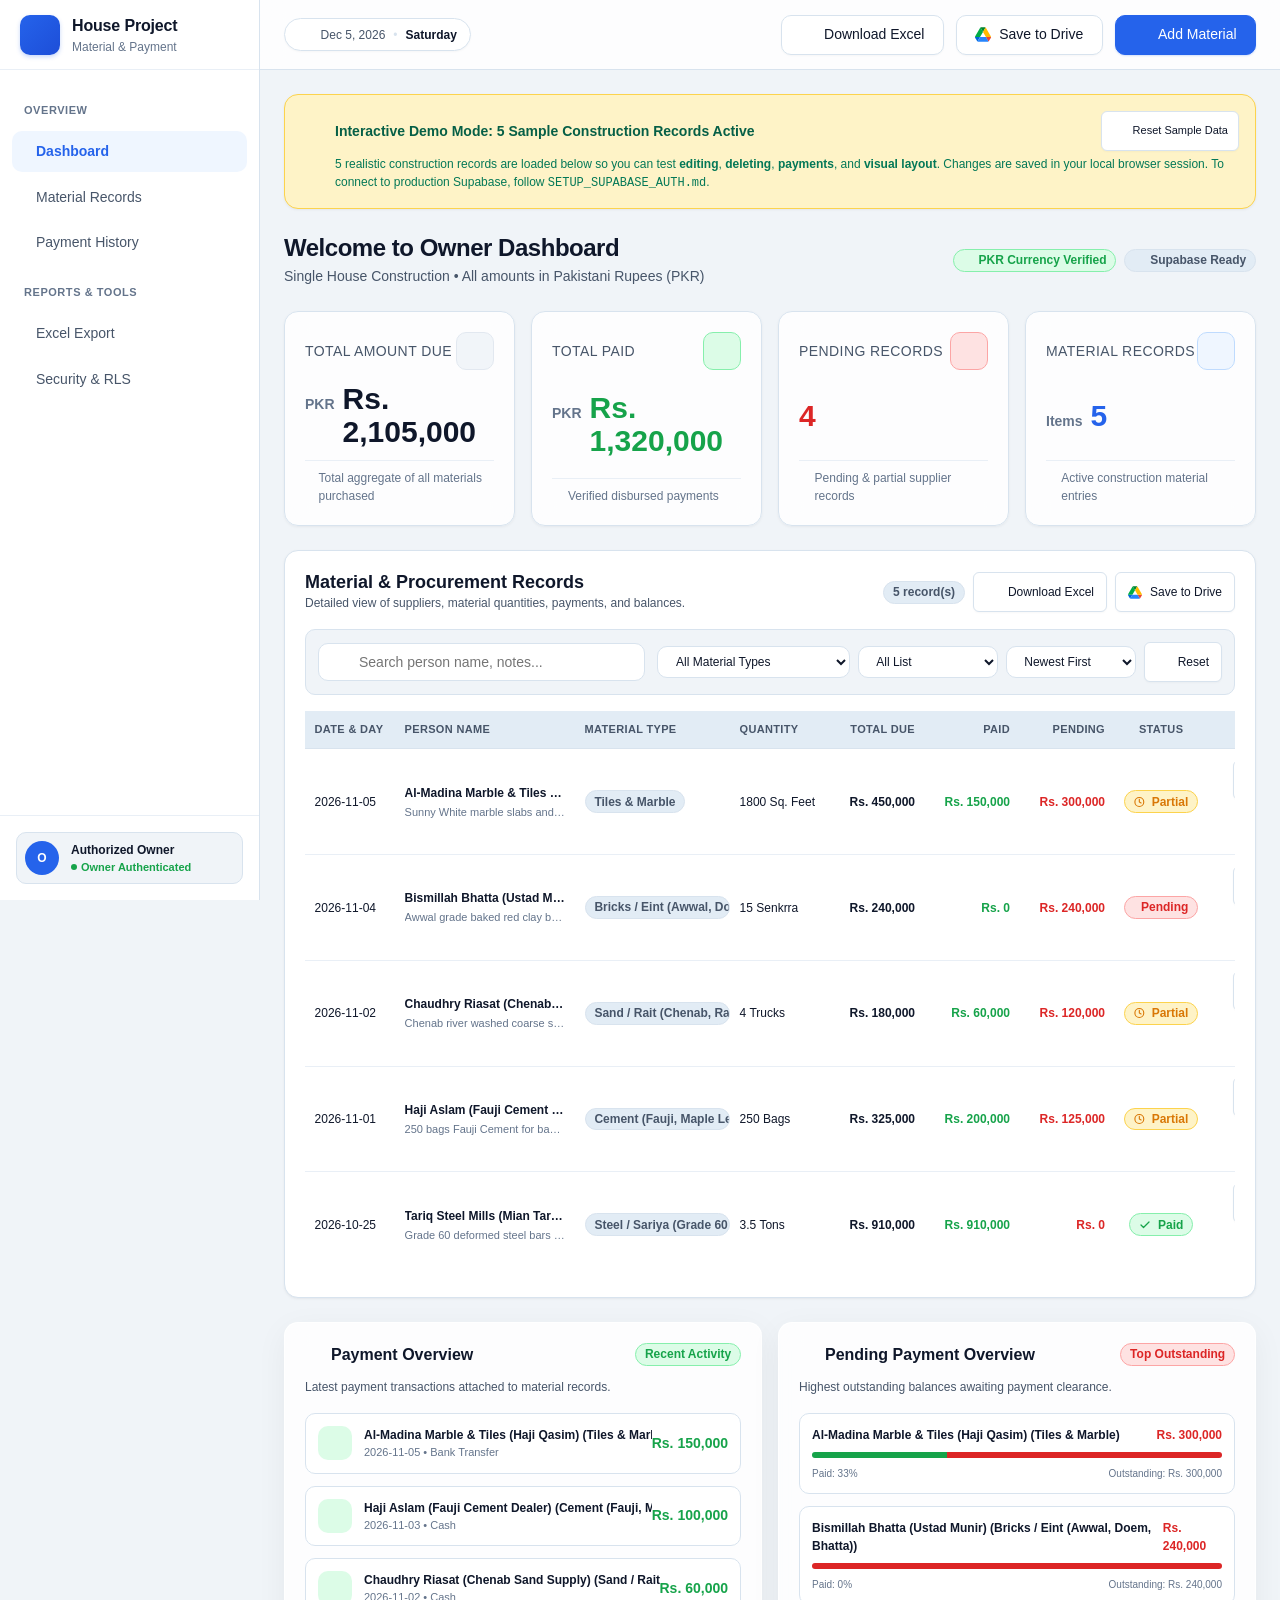
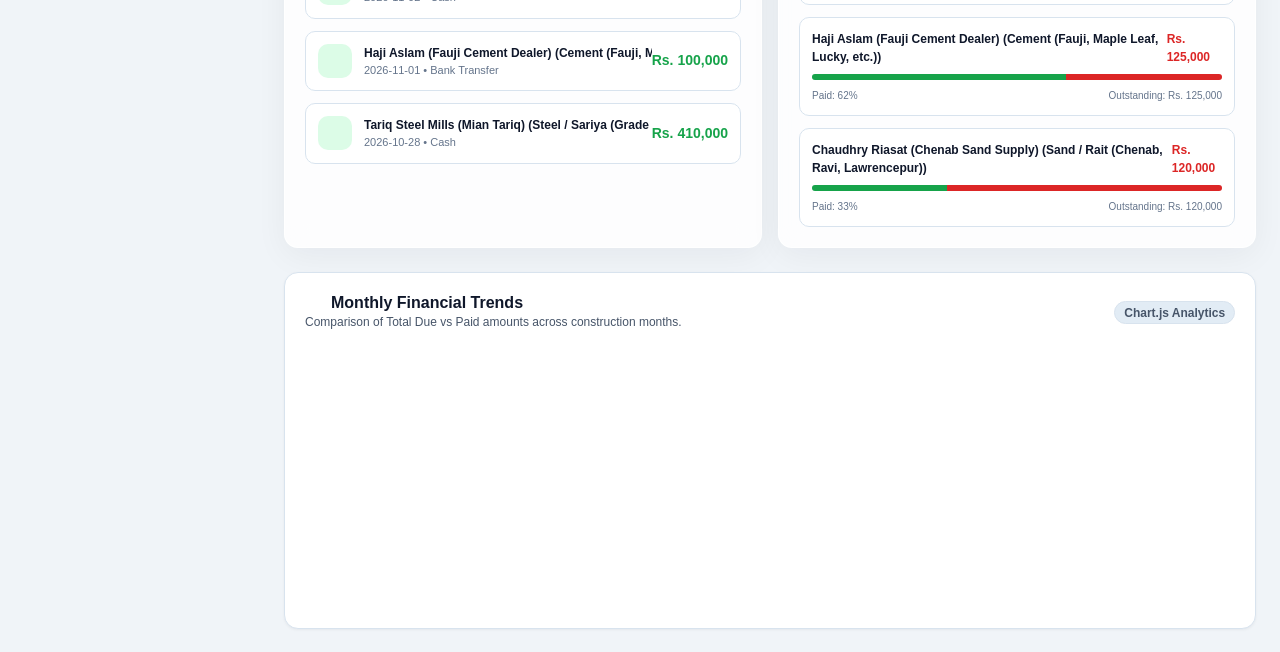
==== commit fb7aec54: "feat(dashboard): display unsettled records count on Pending metric card instead of monetary sum" ====
--- a/dashboard.html
+++ b/dashboard.html
@@ -8,6 +8,12 @@
     <meta
       name="description"
       content="Manage construction materials, suppliers, payments, and balances with strict financial accuracy."
+    />
+
+    <!-- Content Security Policy: permits blob: for high-res receipt processing -->
+    <meta
+      http-equiv="Content-Security-Policy"
+      content="default-src 'self'; script-src 'self' 'unsafe-inline' https://cdn.jsdelivr.net https://unpkg.com https://accounts.google.com; style-src 'self' 'unsafe-inline' https://fonts.googleapis.com; font-src 'self' https://fonts.gstatic.com; img-src 'self' data: https: blob:; connect-src 'self' https://*.supabase.co wss://*.supabase.co https://unpkg.com https://cdn.jsdelivr.net https://accounts.google.com https://www.googleapis.com; frame-src 'self' https://accounts.google.com; frame-ancestors 'none';"
     />
 
     <!-- Favicon -->
@@ -265,20 +271,19 @@
               </div>
             </div>
 
-            <!-- Card 3: Total Pending (Red) -->
+            <!-- Card 3: Pending Records Count (Red) -->
             <div class="metric-card">
               <div class="metric-header">
-                <span class="metric-title">Total Pending</span>
+                <span class="metric-title">Pending Records</span>
                 <div class="metric-icon-badge metric-icon-pending">
                   <i data-lucide="clock"></i>
                 </div>
               </div>
               <div class="metric-value-wrap">
-                <span class="metric-currency">PKR</span>
                 <span
                   class="metric-value metric-value-pending"
                   id="metric-total-pending"
-                  >Rs. 0</span
+                  >0</span
                 >
               </div>
               <div class="metric-footer">
@@ -286,7 +291,7 @@
                   data-lucide="alert-circle"
                   style="width: 12px; height: 12px; color: var(--color-pending)"
                 ></i>
-                <span>Outstanding balance due to suppliers</span>
+                <span>Pending &amp; partial supplier records</span>
               </div>
             </div>
 
@@ -2015,14 +2020,14 @@
     <div id="toast-container" class="toast-container"></div>
 
     <!-- Scripts -->
-    <script src="js/config.js?v=2.8"></script>
-    <script src="js/supabaseClient.js?v=2.8"></script>
-    <script src="js/auth.js?v=2.8"></script>
-    <script src="js/db.js?v=2.8"></script>
-    <script src="js/dashboard.js?v=2.8"></script>
-    <script src="js/ui.js?v=2.8"></script>
-    <script src="js/export.js?v=2.8"></script>
-    <script src="js/googleDriveExport.js?v=2.8"></script>
-    <script src="js/app.js?v=2.8"></script>
+    <script src="js/config.js?v=2.9"></script>
+    <script src="js/supabaseClient.js?v=2.9"></script>
+    <script src="js/auth.js?v=2.9"></script>
+    <script src="js/db.js?v=2.9"></script>
+    <script src="js/dashboard.js?v=2.9"></script>
+    <script src="js/ui.js?v=2.9"></script>
+    <script src="js/export.js?v=2.9"></script>
+    <script src="js/googleDriveExport.js?v=2.9"></script>
+    <script src="js/app.js?v=2.9"></script>
   </body>
 </html>
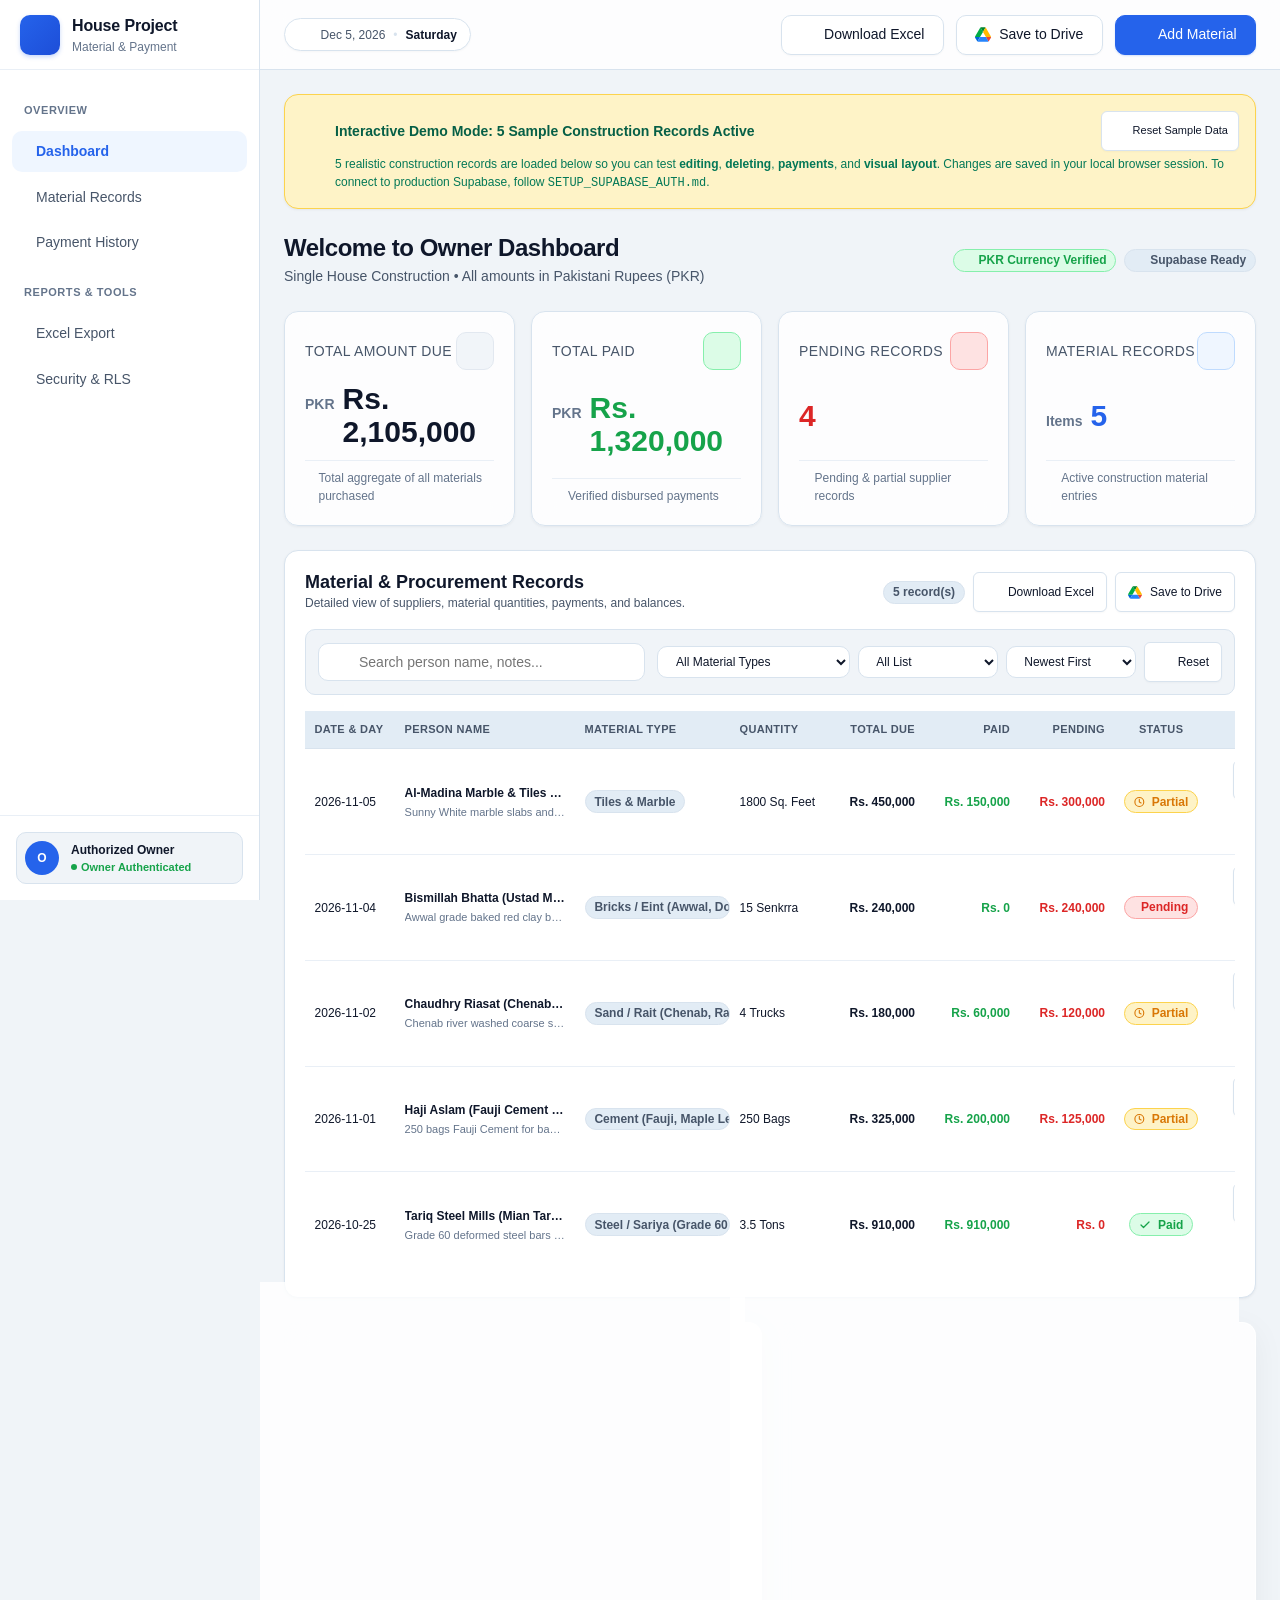
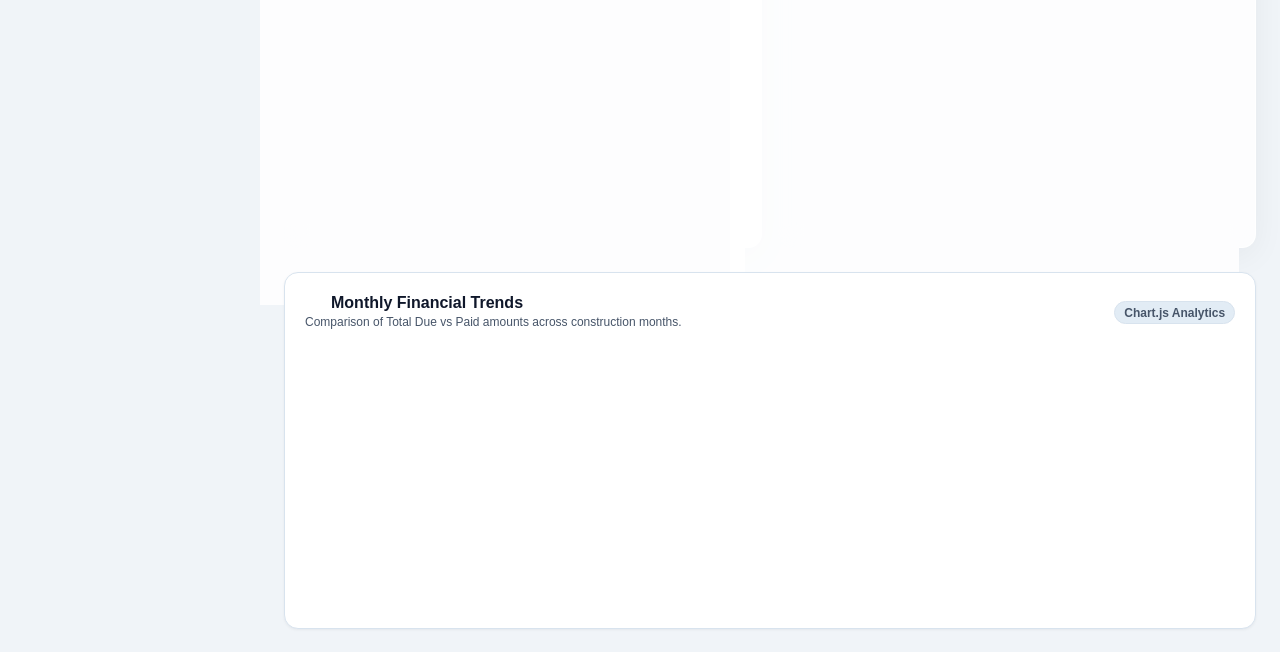
==== commit 3daf8ad9: "feat(export): upgrade Download Excel and Save to Drive to include receipt photos with offline hyperl" ====
--- a/dashboard.html
+++ b/dashboard.html
@@ -28,6 +28,9 @@
 
     <!-- SheetJS (xlsx) Official Library CDN -->
     <script src="https://cdn.jsdelivr.net/npm/xlsx@0.18.5/dist/xlsx.full.min.js"></script>
+
+    <!-- JSZip Library CDN for complete offline backup archives -->
+    <script src="https://cdn.jsdelivr.net/npm/jszip@3.10.1/dist/jszip.min.js"></script>
 
     <!-- Supabase Official JavaScript Client SDK -->
     <script src="https://cdn.jsdelivr.net/npm/@supabase/supabase-js@2"></script>
@@ -954,61 +957,74 @@
 
             <!-- Field 10: Receipt Photo Upload (Optional) -->
             <div class="form-group" style="margin-top: var(--space-3);">
-              <label for="receiptFileInput" class="form-label" style="display: flex; align-items: center; justify-content: space-between;">
+              <label class="form-label" style="display: flex; align-items: center; justify-content: space-between;">
                 <span>Receipt / Invoice Photo <span style="font-weight: normal; color: var(--color-text-dim); text-transform: none;">(Optional)</span></span>
               </label>
 
               <div class="receipt-upload-box" style="display: flex; flex-direction: column; gap: var(--space-2);">
-                <!-- Hidden file input matching exact requested ID, accept, and capture -->
+                <!-- Hidden Dual File Inputs: Camera & Gallery -->
                 <input
                   type="file"
-                  id="receiptFileInput"
+                  id="receiptCameraInput"
                   accept="image/*"
                   capture="environment"
                   style="display: none;"
                 />
-
-                <div id="receipt-upload-trigger-container" style="display: flex; align-items: center; gap: var(--space-3); flex-wrap: wrap;">
-                  <button
-                    type="button"
-                    id="btn-choose-receipt"
-                    class="btn btn-secondary btn-sm"
-                    style="display: inline-flex; align-items: center; gap: var(--space-2);"
-                  >
-                    <svg xmlns="http://www.w3.org/2000/svg" width="15" height="15" viewBox="0 0 24 24" fill="none" stroke="currentColor" stroke-width="2" stroke-linecap="round" stroke-linejoin="round"><path d="M14.5 4h-5L7 7H4a2 2 0 0 0-2 2v9a2 2 0 0 0 2 2h16a2 2 0 0 0 2-2V9a2 2 0 0 0-2-2h-3l-2.5-3z"/><circle cx="12" cy="13" r="3"/></svg>
-                    <span>Upload Receipt / Photo</span>
-                  </button>
-                  <span id="receipt-upload-hint" style="font-size: var(--font-size-xs); color: var(--color-text-dim);">
-                    Optional: Attach 1 bill or receipt photo (auto-compressed)
+                <input
+                  type="file"
+                  id="receiptGalleryInput"
+                  accept="image/*"
+                  multiple
+                  style="display: none;"
+                />
+
+                <!-- Dual Action Buttons & Multi-Photo Counter Badge -->
+                <div style="display: flex; align-items: center; justify-content: space-between; gap: var(--space-2); flex-wrap: wrap;">
+                  <div id="receipt-upload-trigger-container" style="display: flex; align-items: center; gap: var(--space-2); flex: 1; min-width: 260px;">
+                    <button
+                      type="button"
+                      id="btn-receipt-camera"
+                      class="btn btn-secondary btn-sm"
+                      style="flex: 1; min-width: 120px; display: inline-flex; align-items: center; justify-content: center; gap: var(--space-2); padding: 0.55rem 0.75rem;"
+                    >
+                      <svg xmlns="http://www.w3.org/2000/svg" width="16" height="16" viewBox="0 0 24 24" fill="none" stroke="currentColor" stroke-width="2" stroke-linecap="round" stroke-linejoin="round"><path d="M14.5 4h-5L7 7H4a2 2 0 0 0-2 2v9a2 2 0 0 0 2 2h16a2 2 0 0 0 2-2V9a2 2 0 0 0-2-2h-3l-2.5-3z"/><circle cx="12" cy="13" r="3"/></svg>
+                      <span>Take Photo</span>
+                    </button>
+                    <button
+                      type="button"
+                      id="btn-receipt-gallery"
+                      class="btn btn-secondary btn-sm"
+                      style="flex: 1; min-width: 120px; display: inline-flex; align-items: center; justify-content: center; gap: var(--space-2); padding: 0.55rem 0.75rem;"
+                    >
+                      <svg xmlns="http://www.w3.org/2000/svg" width="16" height="16" viewBox="0 0 24 24" fill="none" stroke="currentColor" stroke-width="2" stroke-linecap="round" stroke-linejoin="round"><rect width="18" height="18" x="3" y="3" rx="2" ry="2"/><circle cx="9" cy="9" r="2"/><path d="m21 15-3.086-3.086a2 2 0 0 0-2.828 0L6 21"/></svg>
+                      <span>Choose Gallery</span>
+                    </button>
+                  </div>
+                  <span id="receipt-count-badge" class="badge" style="font-size: 11px; font-weight: 600; padding: 3px 8px; border-radius: 9999px; background: rgba(59, 130, 246, 0.15); color: #60a5fa; border: 1px solid rgba(59, 130, 246, 0.3); white-space: nowrap;">
+                    0 / 5 Photos
                   </span>
                 </div>
 
-                <!-- Preview container -->
+                <span id="receipt-upload-hint" style="font-size: var(--font-size-xs); color: var(--color-text-dim);">
+                  Optional: Attach up to 5 bill/receipt photos (auto-compressed for crisp clarity).
+                </span>
+
+                <!-- Multi-Photo Preview Grid Container -->
                 <div
                   id="receipt-preview-container"
                   class="receipt-preview-container"
-                  style="display: none; align-items: center; gap: var(--space-3); padding: var(--space-2); background: var(--color-bg-primary); border: 1px solid var(--color-border); border-radius: var(--radius-md); width: fit-content; max-width: 100%; margin-top: 4px;"
-                >
-                  <div style="position: relative; width: 68px; height: 68px; border-radius: var(--radius-md); overflow: hidden; border: 1px solid var(--color-border); background: #1e293b; flex-shrink: 0;">
-                    <img
-                      id="receipt-preview-img"
-                      src=""
-                      alt="Selected Receipt"
-                      style="width: 100%; height: 100%; object-fit: cover; display: block;"
-                    />
+                  style="display: none; flex-direction: column; gap: var(--space-2); padding: var(--space-2); background: var(--color-bg-primary); border: 1px solid var(--color-border); border-radius: var(--radius-md); width: 100%; margin-top: 4px;"
+                >
+                  <div id="receipt-preview-grid" style="display: grid; grid-template-columns: repeat(auto-fill, minmax(76px, 1fr)); gap: 8px; width: 100%;">
+                    <!-- Populated dynamically with thumbnail cards -->
                   </div>
-                  <div style="display: flex; flex-direction: column; gap: 3px; min-width: 0;">
-                    <span id="receipt-file-name" style="font-size: var(--font-size-xs); font-weight: var(--font-weight-medium); color: var(--color-text-main); max-width: 220px; overflow: hidden; text-overflow: ellipsis; white-space: nowrap;">Receipt Selected</span>
-                    <span id="receipt-file-size" style="font-size: 11px; color: var(--color-text-dim);">Ready for compression</span>
-                    <button
-                      type="button"
-                      id="btn-remove-receipt"
-                      class="btn btn-ghost btn-sm"
-                      style="color: var(--color-pending); font-size: 11px; padding: 2px 6px; width: fit-content; margin-top: 2px; display: inline-flex; align-items: center; gap: 4px;"
-                    >
-                      <svg xmlns="http://www.w3.org/2000/svg" width="12" height="12" viewBox="0 0 24 24" fill="none" stroke="currentColor" stroke-width="2" stroke-linecap="round" stroke-linejoin="round"><path d="M3 6h18"/><path d="M19 6v14c0 1-1 2-2 2H7c-1 0-2-1-2-2V6"/><path d="M8 6V4c0-1 1-2 2-2h4c1 0 2 1 2 2v2"/></svg>
-                      Delete / Remove
-                    </button>
+
+                  <!-- Fallback Elements for Automated Checks & Legacy Binding -->
+                  <div id="receipt-legacy-preview-wrapper" style="display: none;">
+                    <img id="receipt-preview-img" src="" alt="Selected Receipt" />
+                    <span id="receipt-file-name"></span>
+                    <span id="receipt-file-size"></span>
+                    <button type="button" id="btn-remove-receipt"></button>
                   </div>
                 </div>
               </div>
@@ -1980,29 +1996,63 @@
           </button>
         </div>
 
-        <div class="modal-body" style="padding: var(--space-4); display: flex; flex-direction: column; align-items: center; justify-content: center; background: #0f172a; overflow: auto; min-height: 250px;">
-          <div style="position: relative; max-width: 100%; max-height: 70vh; display: flex; align-items: center; justify-content: center;">
+        <div class="modal-body" style="padding: var(--space-4); display: flex; flex-direction: column; align-items: center; justify-content: center; background: #0f172a; overflow: auto; min-height: 280px; position: relative;">
+          <!-- Active Lightbox Image Container with Navigation Arrows -->
+          <div style="position: relative; width: 100%; max-height: 65vh; display: flex; align-items: center; justify-content: center;">
+            <button
+              type="button"
+              id="btn-receipt-prev"
+              class="btn btn-secondary btn-sm"
+              aria-label="Previous photo"
+              style="position: absolute; left: 8px; z-index: 10; width: 36px; height: 36px; border-radius: 50%; padding: 0; display: inline-flex; align-items: center; justify-content: center; background: rgba(15, 23, 42, 0.75); border: 1px solid rgba(255, 255, 255, 0.15); color: #fff; font-size: 20px; cursor: pointer; transition: background 0.2s;"
+            >
+              &#8249;
+            </button>
+
             <img
               id="receipt-view-image"
               src=""
               alt="Receipt Invoice"
-              style="max-width: 100%; max-height: 70vh; object-fit: contain; border-radius: var(--radius-md); box-shadow: var(--shadow-md); display: block;"
+              style="max-width: 100%; max-height: 62vh; object-fit: contain; border-radius: var(--radius-md); box-shadow: var(--shadow-md); display: block;"
             />
+
+            <button
+              type="button"
+              id="btn-receipt-next"
+              class="btn btn-secondary btn-sm"
+              aria-label="Next photo"
+              style="position: absolute; right: 8px; z-index: 10; width: 36px; height: 36px; border-radius: 50%; padding: 0; display: inline-flex; align-items: center; justify-content: center; background: rgba(15, 23, 42, 0.75); border: 1px solid rgba(255, 255, 255, 0.15); color: #fff; font-size: 20px; cursor: pointer; transition: background 0.2s;"
+            >
+              &#8250;
+            </button>
+          </div>
+
+          <!-- Thumbnail Strip below active image -->
+          <div
+            id="receipt-lightbox-thumbs"
+            style="display: flex; gap: 8px; overflow-x: auto; max-width: 100%; padding: 12px 4px 4px; justify-content: center; align-items: center;"
+          >
+            <!-- Thumbnails rendered dynamically -->
           </div>
         </div>
 
         <div class="modal-footer" style="display: flex; justify-content: space-between; align-items: center; flex-wrap: wrap; gap: var(--space-2);">
-          <a
-            id="receipt-view-download-link"
-            href="#"
-            target="_blank"
-            rel="noopener noreferrer"
-            class="btn btn-secondary btn-sm"
-            style="display: inline-flex; align-items: center; gap: 6px;"
-          >
-            <svg xmlns="http://www.w3.org/2000/svg" width="14" height="14" viewBox="0 0 24 24" fill="none" stroke="currentColor" stroke-width="2" stroke-linecap="round" stroke-linejoin="round"><path d="M18 13v6a2 2 0 0 1-2 2H5a2 2 0 0 1-2-2V8a2 2 0 0 1 2-2h6"/><polyline points="15 3 21 3 21 9"/><line x1="10" y1="14" x2="21" y2="3"/></svg>
-            <span>Open Full Size</span>
-          </a>
+          <div style="display: flex; align-items: center; gap: var(--space-3);">
+            <a
+              id="receipt-view-download-link"
+              href="#"
+              target="_blank"
+              rel="noopener noreferrer"
+              class="btn btn-secondary btn-sm"
+              style="display: inline-flex; align-items: center; gap: 6px;"
+            >
+              <svg xmlns="http://www.w3.org/2000/svg" width="14" height="14" viewBox="0 0 24 24" fill="none" stroke="currentColor" stroke-width="2" stroke-linecap="round" stroke-linejoin="round"><path d="M18 13v6a2 2 0 0 1-2 2H5a2 2 0 0 1-2-2V8a2 2 0 0 1 2-2h6"/><polyline points="15 3 21 3 21 9"/><line x1="10" y1="14" x2="21" y2="3"/></svg>
+              <span>Open Full Size</span>
+            </a>
+            <span id="receipt-lightbox-counter" style="font-size: var(--font-size-xs); color: var(--color-text-dim); font-weight: 600;">
+              1 of 1
+            </span>
+          </div>
           <button
             type="button"
             class="btn btn-secondary"
@@ -2020,14 +2070,14 @@
     <div id="toast-container" class="toast-container"></div>
 
     <!-- Scripts -->
-    <script src="js/config.js?v=2.9"></script>
-    <script src="js/supabaseClient.js?v=2.9"></script>
-    <script src="js/auth.js?v=2.9"></script>
-    <script src="js/db.js?v=2.9"></script>
-    <script src="js/dashboard.js?v=2.9"></script>
-    <script src="js/ui.js?v=2.9"></script>
-    <script src="js/export.js?v=2.9"></script>
-    <script src="js/googleDriveExport.js?v=2.9"></script>
-    <script src="js/app.js?v=2.9"></script>
+    <script src="js/config.js?v=3.2"></script>
+    <script src="js/supabaseClient.js?v=3.2"></script>
+    <script src="js/auth.js?v=3.2"></script>
+    <script src="js/db.js?v=3.2"></script>
+    <script src="js/dashboard.js?v=3.2"></script>
+    <script src="js/ui.js?v=3.2"></script>
+    <script src="js/export.js?v=3.2"></script>
+    <script src="js/googleDriveExport.js?v=3.2"></script>
+    <script src="js/app.js?v=3.2"></script>
   </body>
 </html>
--- a/css/modals.css
+++ b/css/modals.css
@@ -367,6 +367,24 @@
   transition: all var(--transition-fast);
 }
 
+.receipt-thumb-card {
+  transition: transform 0.15s ease, box-shadow 0.15s ease;
+}
+
+.receipt-thumb-card:hover {
+  transform: translateY(-2px);
+  box-shadow: 0 4px 6px -1px rgba(0, 0, 0, 0.4);
+}
+
+.lightbox-thumb {
+  transition: transform 0.15s ease, opacity 0.15s ease, border-color 0.15s ease;
+}
+
+.lightbox-thumb:hover {
+  opacity: 1 !important;
+  transform: scale(1.05);
+}
+
 #receipt-view-image {
   box-shadow: 0 10px 25px -5px rgba(0, 0, 0, 0.5), 0 8px 10px -6px rgba(0, 0, 0, 0.5);
 }
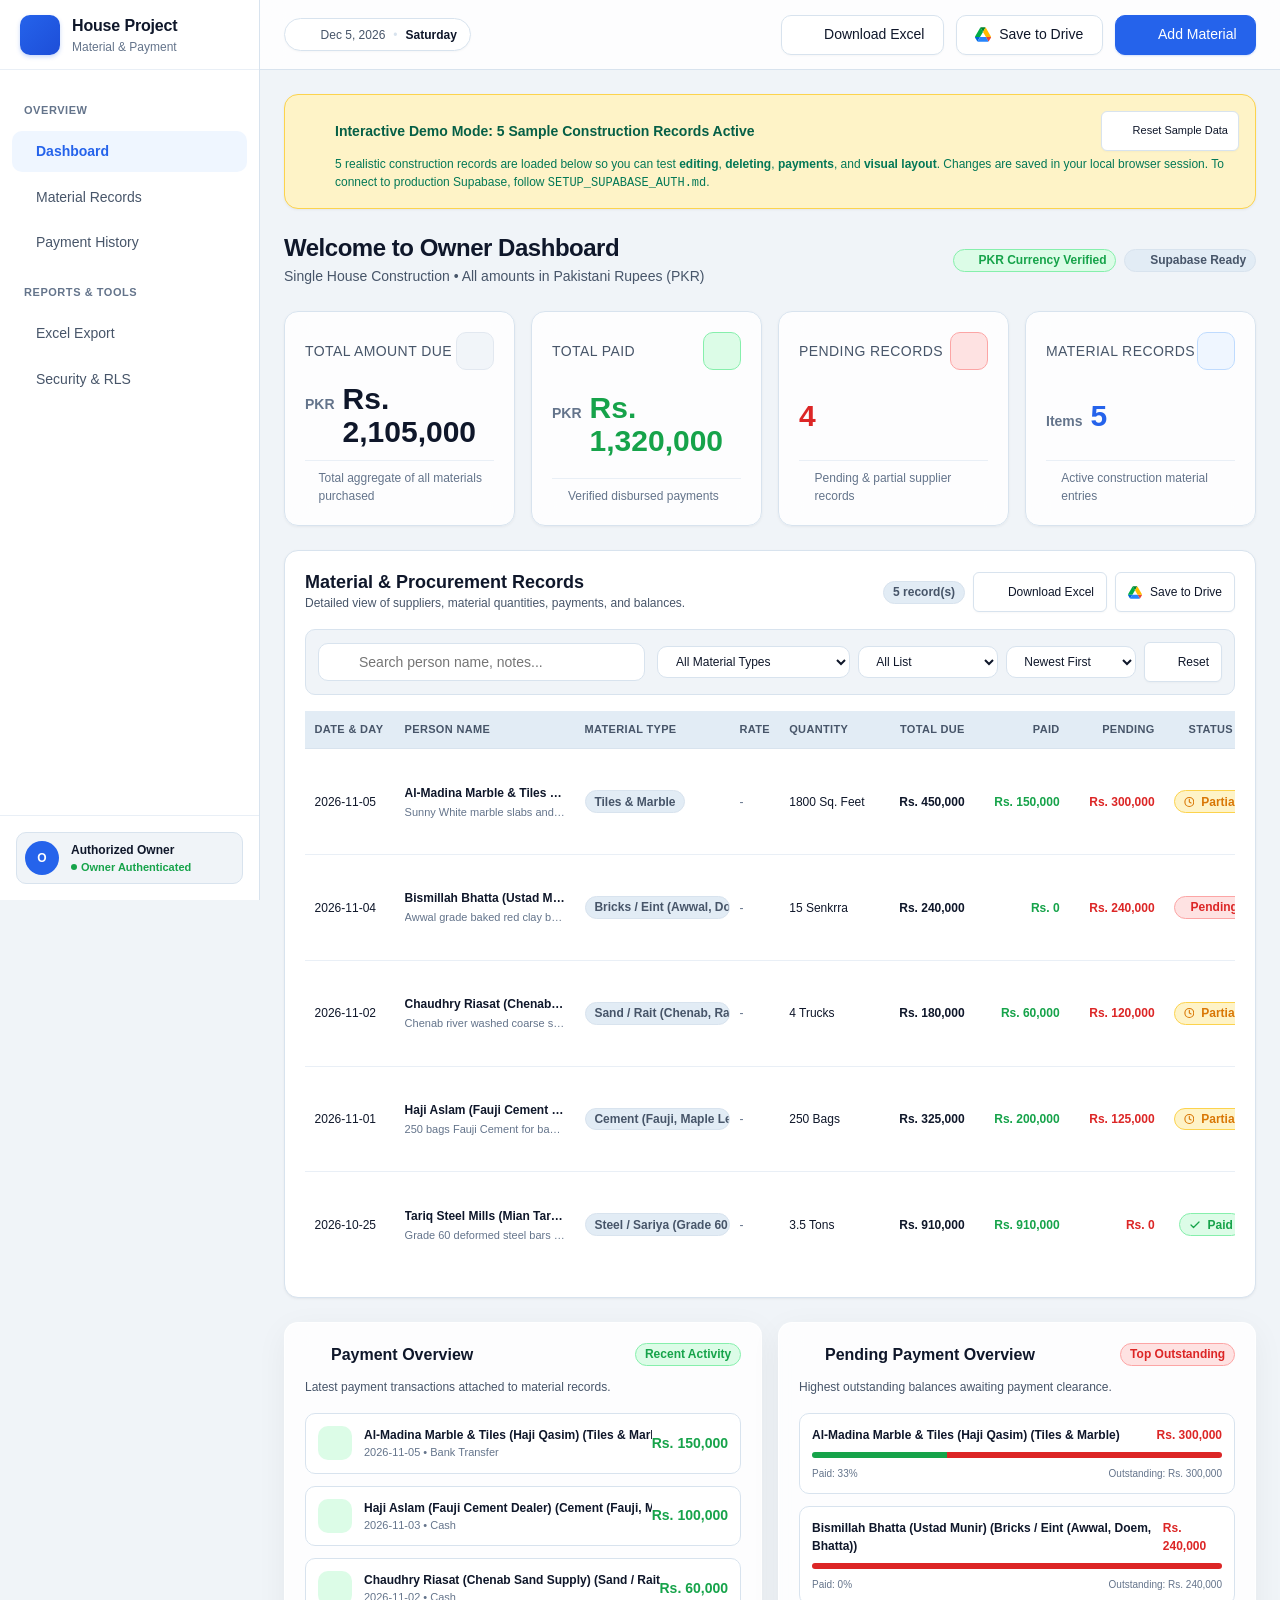
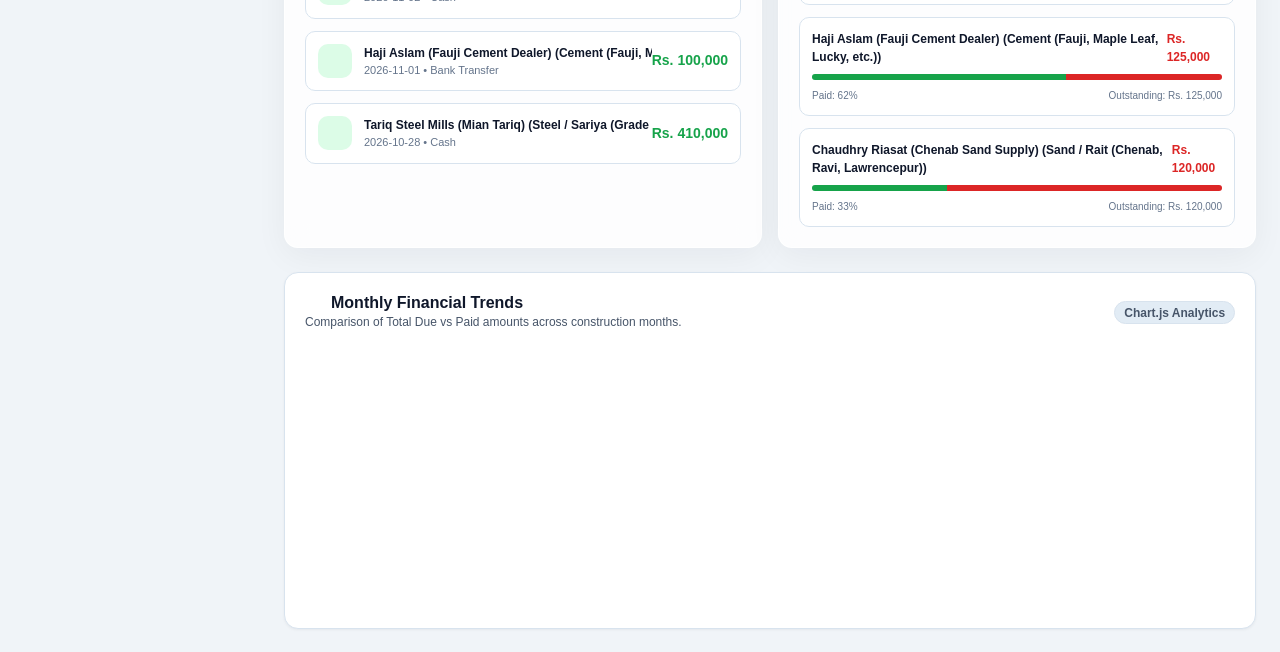
==== commit c05ffcf8: "feat: add optional rate field across database, forms, table, and exports" ====
--- a/dashboard.html
+++ b/dashboard.html
@@ -499,6 +499,7 @@
                     <th class="col-date">Date &amp; Day</th>
                     <th class="col-person">Person Name</th>
                     <th class="col-material">Material Type</th>
+                    <th class="col-rate">Rate</th>
                     <th class="col-quantity">Quantity</th>
                     <th class="col-due text-right">Total Due</th>
                     <th class="col-paid text-right">Paid</th>
@@ -819,6 +820,20 @@
               <span class="form-helper">Choose from the dropdown list or type any custom material name</span>
             </div>
 
+            <!-- Field 2b: Rate (Optional) -->
+            <div class="form-group">
+              <label for="material-rate" class="form-label">Rate</label>
+              <input
+                type="text"
+                id="material-rate"
+                name="rate"
+                class="form-input"
+                placeholder="e.g. Rs. 1,350 / bag or 8,000 / trolley"
+                autocomplete="off"
+              />
+              <span class="form-helper">Optional rate or unit price (e.g. Rs. 1,350 / bag)</span>
+            </div>
+
             <!-- Fields 3, 4: Material Quantity & Quantity Unit (Editable with Dropdown) -->
             <div class="form-grid-2">
               <div class="form-group">
@@ -2070,14 +2085,14 @@
     <div id="toast-container" class="toast-container"></div>
 
     <!-- Scripts -->
-    <script src="js/config.js?v=3.2"></script>
-    <script src="js/supabaseClient.js?v=3.2"></script>
-    <script src="js/auth.js?v=3.2"></script>
-    <script src="js/db.js?v=3.2"></script>
-    <script src="js/dashboard.js?v=3.2"></script>
-    <script src="js/ui.js?v=3.2"></script>
-    <script src="js/export.js?v=3.2"></script>
-    <script src="js/googleDriveExport.js?v=3.2"></script>
-    <script src="js/app.js?v=3.2"></script>
+    <script src="js/config.js?v=3.3"></script>
+    <script src="js/supabaseClient.js?v=3.3"></script>
+    <script src="js/auth.js?v=3.3"></script>
+    <script src="js/db.js?v=3.3"></script>
+    <script src="js/dashboard.js?v=3.3"></script>
+    <script src="js/ui.js?v=3.3"></script>
+    <script src="js/export.js?v=3.3"></script>
+    <script src="js/googleDriveExport.js?v=3.3"></script>
+    <script src="js/app.js?v=3.3"></script>
   </body>
 </html>
